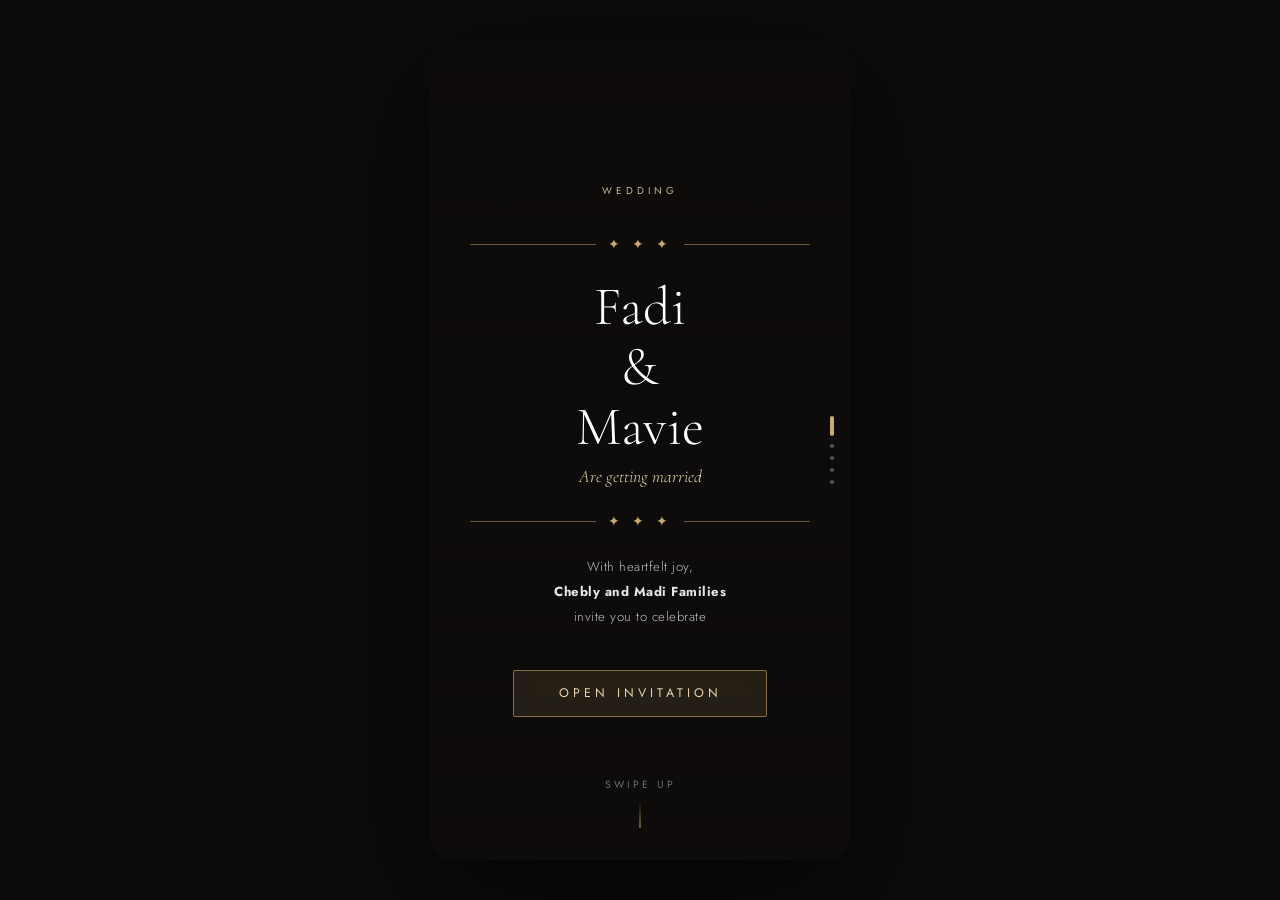
==== frontend/index.html @ 06bba9c7 "Reorganize: move frontend to frontend/, add Netlify config - Move index.html, admin.html, dashboard." ====
<!DOCTYPE html>
<html lang="en">
<head>
<meta charset="UTF-8">
<meta name="viewport" content="width=device-width, initial-scale=1.0">
<title>Digital Invitation Card</title>
<link href="https://fonts.googleapis.com/css2?family=Cormorant+Garamond:ital,wght@0,300;0,400;0,600;1,300;1,400&family=Jost:wght@200;300;400;500&display=swap" rel="stylesheet">
<script src="./config.js"></script>
<style>
  *, *::before, *::after { box-sizing: border-box; margin: 0; padding: 0; }

  :root {
    --gold: #c9a96e;
    --gold-light: #e8d5b0;
    --gold-dark: #9a7a4a;
    --cream: #faf7f2;
    --dark: #1a1614;
    --text: #3a3330;
    --muted: #8a7f78;
    --white: #ffffff;
  }

  html, body {
    height: 100%;
    overflow: hidden;
    background: #0e0c0b;
    font-family: 'Jost', sans-serif;
  }

  /* ── CARD STACK ── */
  #app {
    position: fixed; inset: 0;
    display: flex; align-items: center; justify-content: center;
  }

  .card-wrap {
    width: 100%; max-width: 420px;
    height: 100%; max-height: 820px;
    position: relative;
    overflow: hidden;
    border-radius: 24px;
    box-shadow: 0 40px 120px rgba(0,0,0,.7);
  }

  .page {
    position: absolute; inset: 0;
    display: flex; flex-direction: column;
    align-items: center; justify-content: center;
    transition: transform .65s cubic-bezier(.77,0,.18,1), opacity .4s ease;
    overflow: hidden;
  }

  .page.active   { transform: translateY(0);    opacity: 1; pointer-events: all; }
  .page.above    { transform: translateY(-100%); opacity: 0; pointer-events: none; }
  .page.below    { transform: translateY(100%);  opacity: 0; pointer-events: none; }

  /* ── OVERLAY GRADIENT ── */
  .overlay {
    position: absolute; inset: 0;
    background: linear-gradient(to bottom, rgba(14,12,11,.25) 0%, rgba(14,12,11,.55) 60%, rgba(14,12,11,.88) 100%);
    z-index: 1;
  }
  .overlay.deep    { background: linear-gradient(to bottom, rgba(14,12,11,.5) 0%, rgba(14,12,11,.75) 100%); }
  .overlay.deepest { background: linear-gradient(to bottom, rgba(14,12,11,.6) 0%, rgba(14,12,11,.92) 100%); }

  /* ── BG IMAGE ── */
  .bg-img {
    position: absolute; inset: 0;
    background-size: cover; background-position: center;
    z-index: 0;
    transition: transform 8s ease;
  }
  .page.active .bg-img { transform: scale(1.04); }

  /* ── PAGE CONTENT ── */
  .page-content {
    position: relative; z-index: 2;
    width: 100%; padding: 3rem 2.5rem;
    display: flex; flex-direction: column;
    align-items: center; text-align: center;
    color: var(--white);
  }

  /* ── DIVIDER ── */
  .divider {
    display: flex; align-items: center; gap: 12px;
    width: 100%; margin: 1.5rem 0;
  }
  .divider::before, .divider::after {
    content: ''; flex: 1; height: .5px; background: rgba(201,169,110,.5);
  }
  .divider-icon { color: var(--gold); font-size: 14px; letter-spacing: 4px; }

  /* ── TYPOGRAPHY ── */
  .label {
    font-family: 'Jost', sans-serif;
    font-size: 10px; font-weight: 400;
    letter-spacing: 4px; text-transform: uppercase;
    color: var(--gold-light); opacity: .85;
    margin-bottom: .75rem;
  }
  .title {
    font-family: 'Cormorant Garamond', serif;
    font-size: clamp(2.6rem, 8vw, 3.4rem);
    font-weight: 300; line-height: 1.1;
    color: var(--white);
  }
  .subtitle {
    font-family: 'Cormorant Garamond', serif;
    font-size: 1.1rem; font-weight: 300; font-style: italic;
    color: var(--gold-light); margin-top: .5rem;
  }
  .body-text {
    font-size: .82rem; font-weight: 300; letter-spacing: .5px;
    line-height: 1.9; color: rgba(255,255,255,.75);
  }

  /* ── START BUTTON ── */
  .btn-start {
    margin-top: 2.5rem;
    padding: .85rem 2.8rem;
    border: 1px solid rgba(201,169,110,.6);
    background: rgba(201,169,110,.12);
    color: var(--gold-light);
    font-family: 'Jost', sans-serif;
    font-size: .78rem; font-weight: 400;
    letter-spacing: 4px; text-transform: uppercase;
    border-radius: 2px; cursor: pointer;
    backdrop-filter: blur(8px);
    transition: all .3s ease;
  }
  .btn-start:hover { background: rgba(201,169,110,.28); border-color: var(--gold); color: var(--white); }

  /* ── NAV DOTS ── */
  #dots {
    position: absolute; right: 16px; top: 50%;
    transform: translateY(-50%);
    z-index: 20;
    display: flex; flex-direction: column; gap: 8px;
  }
  .dot {
    width: 4px; height: 4px; border-radius: 50%;
    background: rgba(255,255,255,.3);
    transition: all .3s ease;
    cursor: pointer;
  }
  .dot.active { height: 20px; border-radius: 2px; background: var(--gold); }

  /* ── SWIPE HINT ── */
  .swipe-hint {
    position: absolute; bottom: 2rem; left: 50%; transform: translateX(-50%);
    z-index: 10; display: flex; flex-direction: column; align-items: center; gap: 8px;
    animation: bounce 2s infinite;
  }
  .swipe-hint span { font-size: .65rem; letter-spacing: 3px; text-transform: uppercase; color: rgba(255,255,255,.4); }
  .swipe-arrow { width: 1px; height: 28px; background: linear-gradient(to bottom, transparent, var(--gold)); }
  @keyframes bounce { 0%,100%{ transform: translateX(-50%) translateY(0); } 50%{ transform: translateX(-50%) translateY(6px); } }

  /* ── COUNTDOWN ── */
  .countdown { display: flex; gap: 1.5rem; margin: 1.5rem 0; }
  .cd-unit { display: flex; flex-direction: column; align-items: center; gap: 4px; }
  .cd-num {
    font-family: 'Cormorant Garamond', serif;
    font-size: 2.4rem; font-weight: 300; color: var(--white); line-height: 1;
  }
  .cd-label { font-size: .6rem; letter-spacing: 3px; text-transform: uppercase; color: var(--gold); }

  /* ── LOCATION CARD ── */
  .loc-card {
    width: 100%; background: rgba(255,255,255,.07);
    border: .5px solid rgba(201,169,110,.3);
    border-radius: 8px; padding: 1.4rem 1.6rem;
    margin-bottom: 1rem; text-align: left;
    backdrop-filter: blur(10px);
  }
  .loc-time { font-size: .68rem; letter-spacing: 3px; text-transform: uppercase; color: var(--gold); margin-bottom: .4rem; }
  .loc-name { font-family: 'Cormorant Garamond', serif; font-size: 1.3rem; font-weight: 400; color: var(--white); margin-bottom: .2rem; }
  .loc-addr { font-size: .75rem; color: rgba(255,255,255,.55); margin-bottom: .9rem; }
  .btn-map {
    display: inline-flex; align-items: center; gap: 8px;
    padding: .45rem 1.1rem;
    border: .5px solid rgba(201,169,110,.5);
    border-radius: 2px; background: transparent;
    color: var(--gold-light); font-size: .68rem;
    font-family: 'Jost', sans-serif;
    letter-spacing: 2px; text-transform: uppercase;
    cursor: pointer; text-decoration: none;
    transition: all .25s ease;
  }
  .btn-map:hover { background: rgba(201,169,110,.15); }
  .btn-map svg { width: 12px; height: 12px; }

  /* ── GIFT CARD ── */
  .gift-card {
    width: 100%; background: rgba(201,169,110,.08);
    border: .5px solid rgba(201,169,110,.35);
    border-radius: 8px; padding: 1.6rem;
    margin-top: 1rem;
    backdrop-filter: blur(10px);
  }
  .gift-bank { font-family: 'Jost', sans-serif; font-size: .7rem; letter-spacing: 3px; text-transform: uppercase; color: var(--gold); margin-bottom: .5rem; }
  .gift-acc  { font-family: 'Cormorant Garamond', serif; font-size: 1.8rem; font-weight: 300; color: var(--white); letter-spacing: 2px; }
  .gift-copy {
    margin-top: .8rem;
    background: transparent; border: .5px solid rgba(201,169,110,.4);
    color: var(--gold-light); font-size: .62rem; letter-spacing: 2px;
    text-transform: uppercase; padding: .4rem .8rem; border-radius: 2px;
    cursor: pointer; font-family: 'Jost', sans-serif;
    transition: all .25s ease;
  }
  .gift-copy:hover { background: rgba(201,169,110,.15); color: var(--white); }

  /* ── RSVP FORM ── */
  .rsvp-form { width: 100%; display: flex; flex-direction: column; gap: 1rem; margin-top: 1.5rem; }
  .form-group { display: flex; flex-direction: column; gap: 6px; text-align: left; }
  .form-label { font-size: .65rem; letter-spacing: 3px; text-transform: uppercase; color: var(--gold); }
  .form-input, .form-select {
    width: 100%; padding: .7rem 1rem;
    background: rgba(255,255,255,.07);
    border: .5px solid rgba(201,169,110,.3);
    border-radius: 4px; color: var(--white);
    font-family: 'Jost', sans-serif; font-size: .85rem;
    outline: none; appearance: none;
    transition: border-color .25s;
  }
  .form-input::placeholder { color: rgba(255,255,255,.3); }
  .form-input:focus, .form-select:focus { border-color: var(--gold); }
  .form-select option { background: #1a1614; color: #fff; }

  .btn-submit {
    margin-top: .5rem; padding: 1rem;
    background: linear-gradient(135deg, var(--gold-dark), var(--gold));
    border: none; border-radius: 4px;
    color: var(--dark); font-family: 'Jost', sans-serif;
    font-size: .75rem; font-weight: 500;
    letter-spacing: 3px; text-transform: uppercase;
    cursor: pointer; transition: opacity .25s;
  }
  .btn-submit:hover { opacity: .85; }

  .success-msg {
    display: none; text-align: center; padding: 2rem;
    color: var(--gold-light);
    font-family: 'Cormorant Garamond', serif; font-size: 1.5rem;
    font-style: italic; font-weight: 300;
  }

  .page-scroll { overflow-y: auto; max-height: 100%; width: 100%; }
  .page-scroll::-webkit-scrollbar { width: 0; }
  textarea.form-input { min-height: 60px; resize: vertical; }
</style>
</head>
<body>

<div id="app">
  <div class="card-wrap" id="cardWrap">
    <div id="dots"></div>
  </div>
</div>

<script>
// ── API CONFIG ─────────────────────────────────────────
// Override at runtime by setting window.API_BASE before this script runs,
// e.g.  <script>window.API_BASE = 'https://my-api.azurewebsites.net'<\/script>
const API_BASE = (typeof window !== 'undefined' && window.API_BASE)
  ? window.API_BASE.replace(/\/$/, '')
  : '';   // empty = same-origin

// State holding the slug of the currently-loaded invitation, used by RSVP submit.
let CURRENT_SLUG = null;

// ── DEFAULT DATA ───────────────────────────────────────
const DEFAULT_DATA = {
  template: 'wedding-classic',
  title: 'Fadi & Mavie',
  cover: {
    enabled: true,
    eventLabel: 'Wedding',
    names: 'Fadi & Mavie',
    tagline: 'Are getting married',
    hostText: 'Chebly and Madi Families',
    hostIntro: 'With heartfelt joy,',
    hostOutro: 'invite you to celebrate',
    image: 'https://images.unsplash.com/photo-1583939003579-730e3918a45a?w=800&q=80',
    buttonText: 'Open Invitation'
  },
  countdown: {
    enabled: true,
    label: 'Save the date',
    date: '2024-08-24',
    description: 'Join us as we begin our forever,\nsurrounded by those we love most.\nYour presence is the greatest gift.',
    image: 'https://images.unsplash.com/photo-1519741497674-611481863552?w=800&q=80'
  },
  locations: {
    enabled: true,
    label: 'The Celebration',
    title: 'Where & When',
    image: 'https://images.unsplash.com/photo-1478147427282-58a87a702b70?w=800&q=80',
    items: [
      { time: '6:30 PM — Ceremony',  name: 'St. Michael Church', addr: 'Bikfaya, Lebanon',       url: 'https://maps.app.goo.gl/LtdauNbSukzWtYPo7' },
      { time: '7:30 PM — Reception', name: 'Blanc De Chêne',     addr: 'Delb, Bikfaya, Lebanon', url: 'https://maps.app.goo.gl/v8F2Rt6wQKC4EBtE7' }
    ]
  },
  gifts: {
    enabled: true,
    label: 'Gift Registry',
    title: 'With Love',
    image: 'https://images.unsplash.com/photo-1464349095431-e9a21285b5f3?w=800&q=80',
    description: 'Your love and presence on our special day\nis the greatest gift of all.\nFor those who wish to give more:',
    items: [
      { bank: 'Whish Money', account: '20822391' }
    ]
  },
  rsvp: {
    enabled: true,
    label: 'Be Our Guest',
    title: 'RSVP',
    image: 'https://images.unsplash.com/photo-1511285560929-80b456fea0bc?w=800&q=80',
    deadline: 'Please reply before July 24, 2024',
    maxPeople: 10
  },
  customSections: []
};

// ── BASE64URL HELPERS ──────────────────────────────────
function encodeData(obj) {
  return btoa(unescape(encodeURIComponent(JSON.stringify(obj))))
    .replace(/\+/g, '-').replace(/\//g, '_').replace(/=+$/, '');
}
function decodeData(s) {
  s = s.replace(/-/g, '+').replace(/_/g, '/');
  while (s.length % 4) s += '=';
  return JSON.parse(decodeURIComponent(escape(atob(s))));
}

// ── DATA LOADING ───────────────────────────────────────
function mergeDefaults(data) {
  const out = JSON.parse(JSON.stringify(DEFAULT_DATA));
  for (const k of Object.keys(data || {})) {
    if (data[k] && typeof data[k] === 'object' && !Array.isArray(data[k]) && out[k]) {
      out[k] = Object.assign({}, out[k], data[k]);
    } else {
      out[k] = data[k];
    }
  }
  return out;
}

// Tolerant query parser: treats stray "?" as "&" so URLs like
// "?id=foo?np=4" still work even though they aren't strictly valid.
function parseQuery() {
  const raw = window.location.search.replace(/^\?/, '').replace(/\?/g, '&');
  return new URLSearchParams(raw);
}

async function loadData() {
  const params = parseQuery();

  // 1) ?d=<base64> still works — useful for offline previews from the admin
  const enc = params.get('d');
  if (enc) {
    try { return mergeDefaults(decodeData(enc)); }
    catch (e) { console.warn('Bad ?d payload:', e); }
  }

  // 2) ?id=<slug> — fetch from the .NET API
  const id = params.get('id');
  if (id) {
    CURRENT_SLUG = id;
    try {
      const res = await fetch(`${API_BASE}/api/public/invitations/${encodeURIComponent(id)}`, {
        headers: { 'Accept': 'application/json' }
      });
      if (res.ok) {
        const body = await res.json();
        return mergeDefaults(body.data || {});
      }
      console.warn('API returned', res.status);
    } catch (e) {
      console.warn('API fetch failed:', e);
    }

    // Fallback to localStorage if the API is unreachable (offline editor preview)
    try {
      const all = JSON.parse(localStorage.getItem('ic_people') || '{}');
      if (all[id]) return mergeDefaults(all[id].data);
    } catch { /* ignore */ }
  }

  return JSON.parse(JSON.stringify(DEFAULT_DATA));
}

function getMaxPeopleOverride() {
  const params = parseQuery();
  let val = params.get('np');
  if (!val) {
    const raw = window.location.search.replace(/^\?/, '');
    const m = raw.match(/^np(\d+)$/);
    if (m) val = m[1];
  }
  return val ? parseInt(val) : null;
}

// ── HELPERS ────────────────────────────────────────────
const esc = s => String(s == null ? '' : s)
  .replace(/&/g, '&amp;').replace(/</g, '&lt;').replace(/>/g, '&gt;')
  .replace(/"/g, '&quot;').replace(/'/g, '&#39;');
const nl2br = s => esc(s).replace(/\n/g, '<br>');
const mapIcon = '<svg viewBox="0 0 24 24" fill="none" stroke="currentColor" stroke-width="2"><path d="M12 2C8.13 2 5 5.13 5 9c0 5.25 7 13 7 13s7-7.75 7-13c0-3.87-3.13-7-7-7zm0 9.5c-1.38 0-2.5-1.12-2.5-2.5s1.12-2.5 2.5-2.5 2.5 1.12 2.5 2.5-1.12 2.5-2.5 2.5z"/></svg>';

// ── RENDERERS ──────────────────────────────────────────
function renderCover(c, isFirst) {
  const namesHtml = esc(c.names).replace(' &amp; ', '<br>&amp;<br>');
  return `
    <div class="bg-img" style="background-image: url('${esc(c.image)}')"></div>
    <div class="overlay"></div>
    <div class="page-content">
      ${c.eventLabel ? `<p class="label">${esc(c.eventLabel)}</p>` : ''}
      <div class="divider"><span class="divider-icon">✦ ✦ ✦</span></div>
      <h1 class="title">${namesHtml}</h1>
      ${c.tagline ? `<p class="subtitle">${esc(c.tagline)}</p>` : ''}
      <div class="divider"><span class="divider-icon">✦ ✦ ✦</span></div>
      ${c.hostText ? `<p class="body-text">${esc(c.hostIntro || '')}<br><strong style="color:rgba(255,255,255,.9)">${esc(c.hostText)}</strong><br>${esc(c.hostOutro || '')}</p>` : ''}
      <button class="btn-start" data-action="next">${esc(c.buttonText || 'Open Invitation')}</button>
    </div>
    ${isFirst ? '<div class="swipe-hint"><span>Swipe up</span><div class="swipe-arrow"></div></div>' : ''}
  `;
}

function renderCountdown(c) {
  const dt = new Date(c.date + 'T00:00:00');
  const dateStr = isNaN(dt) ? c.date : dt.toLocaleDateString('en-US', { weekday: 'long', year: 'numeric', month: 'long', day: 'numeric' });
  return `
    <div class="bg-img" style="background-image: url('${esc(c.image)}')"></div>
    <div class="overlay"></div>
    <div class="page-content">
      <p class="label">${esc(c.label || 'Save the date')}</p>
      <h2 class="title" style="font-size:2rem;">${esc(dateStr)}</h2>
      <div class="divider"><span class="divider-icon">✦ ✦ ✦</span></div>
      <div class="countdown" data-countdown="${esc(c.date)}">
        <div class="cd-unit"><span class="cd-num" data-cd="d">0</span><span class="cd-label">Days</span></div>
        <div class="cd-unit"><span class="cd-num" data-cd="h">0</span><span class="cd-label">Hours</span></div>
        <div class="cd-unit"><span class="cd-num" data-cd="m">0</span><span class="cd-label">Min</span></div>
        <div class="cd-unit"><span class="cd-num" data-cd="s">0</span><span class="cd-label">Sec</span></div>
      </div>
      <div class="divider"><span class="divider-icon">✦ ✦ ✦</span></div>
      ${c.description ? `<p class="body-text">${nl2br(c.description)}</p>` : ''}
    </div>
  `;
}

function renderLocations(c) {
  const cards = (c.items || []).map(loc => `
    <div class="loc-card">
      ${loc.time ? `<p class="loc-time">${esc(loc.time)}</p>` : ''}
      ${loc.name ? `<p class="loc-name">${esc(loc.name)}</p>` : ''}
      ${loc.addr ? `<p class="loc-addr">${esc(loc.addr)}</p>` : ''}
      ${loc.url ? `<a class="btn-map" href="${esc(loc.url)}" target="_blank" rel="noopener">${mapIcon} View on Map</a>` : ''}
    </div>
  `).join('');
  return `
    <div class="bg-img" style="background-image: url('${esc(c.image)}')"></div>
    <div class="overlay deep"></div>
    <div class="page-scroll"><div class="page-content" style="min-height:100%;">
      <p class="label">${esc(c.label || 'The Celebration')}</p>
      <h2 class="title" style="font-size:1.8rem; margin-bottom:1.5rem;">${esc(c.title || 'Where & When')}</h2>
      ${cards}
    </div></div>
  `;
}

function renderGifts(c) {
  const cards = (c.items || []).map(g => `
    <div class="gift-card">
      ${g.bank ? `<p class="gift-bank">${esc(g.bank)}</p>` : ''}
      <p class="gift-acc">${esc(g.account)}</p>
      <button class="gift-copy" data-copy="${esc(g.account)}">Copy</button>
    </div>
  `).join('');
  return `
    <div class="bg-img" style="background-image: url('${esc(c.image)}')"></div>
    <div class="overlay"></div>
    <div class="page-scroll"><div class="page-content" style="min-height:100%;">
      <p class="label">${esc(c.label || 'Gift Registry')}</p>
      <h2 class="title" style="font-size:1.9rem;">${esc(c.title || 'With Love')}</h2>
      <div class="divider"><span class="divider-icon">✦</span></div>
      ${c.description ? `<p class="body-text">${nl2br(c.description)}</p>` : ''}
      ${cards}
    </div></div>
  `;
}

function renderCustom(c) {
  return `
    <div class="bg-img" style="background-image: url('${esc(c.image || '')}')"></div>
    <div class="overlay"></div>
    <div class="page-scroll"><div class="page-content" style="min-height:100%;">
      ${c.label ? `<p class="label">${esc(c.label)}</p>` : ''}
      ${c.title ? `<h2 class="title" style="font-size:1.9rem;">${esc(c.title)}</h2>` : ''}
      <div class="divider"><span class="divider-icon">✦</span></div>
      ${c.body ? `<p class="body-text">${nl2br(c.body)}</p>` : ''}
    </div></div>
  `;
}

function renderRsvp(c, maxPeople, npValue) {
  const opts = [];
  for (let i = 1; i <= maxPeople; i++) opts.push(`<option value="${i}"${i === npValue ? ' selected' : ''}>${i}</option>`);
  const preYes = npValue > 0;
  return `
    <div class="bg-img" style="background-image: url('${esc(c.image)}')"></div>
    <div class="overlay deepest"></div>
    <div class="page-scroll"><div class="page-content" style="min-height:100%;">
      <p class="label">${esc(c.label || 'Be Our Guest')}</p>
      <h2 class="title" style="font-size:1.9rem;">${esc(c.title || 'RSVP')}</h2>
      ${c.deadline ? `<p class="body-text" style="margin-top:.5rem;">${esc(c.deadline)}</p>` : ''}
      <div class="rsvp-form" data-rsvp>
        <div class="form-group">
          <label class="form-label">Attendance</label>
          <select class="form-select" data-attending>
            <option value="">— Select —</option>
            <option value="yes"${preYes ? ' selected' : ''}>Yes, attending</option>
            <option value="no">Not attending</option>
          </select>
        </div>
        <div class="form-group">
          <label class="form-label">Number of attendees</label>
          <select class="form-select" data-num-attendees>
            <option value="">— Select —</option>
            ${opts.join('')}
          </select>
        </div>
        <div data-name-fields></div>
        <div class="form-group">
          <label class="form-label">Phone <span style="opacity:.5">(optional)</span></label>
          <div style="display:flex;">
            <span style="background:rgba(255,255,255,.04);border:1px solid rgba(201,169,110,.3);border-right:none;border-radius:4px 0 0 4px;padding:.6rem .8rem;font-size:.85rem;color:rgba(255,255,255,.65);display:flex;align-items:center;flex-shrink:0;">+961</span>
            <input class="form-input" data-contact-phone type="tel" placeholder="71 234 567" style="border-radius:0 4px 4px 0;flex:1;min-width:0;">
          </div>
        </div>
        <button class="btn-submit" data-submit-rsvp>Confirm RSVP</button>
      </div>
      <div class="success-msg" data-rsvp-success>
        Thank you for your confirmation!<br>See you there ✦
      </div>
    </div></div>
  `;
}

// ── BUILD ──────────────────────────────────────────────
let currentPage = 0;
let totalPages = 0;
let countdownTimer = null;

function build(data) {
  const wrap = document.getElementById('cardWrap');
  wrap.querySelectorAll('.page').forEach(p => p.remove());

  const sections = [];
  if (data.cover && data.cover.enabled !== false)         sections.push(['cover', data.cover]);
  if (data.countdown && data.countdown.enabled !== false) sections.push(['countdown', data.countdown]);
  if (data.locations && data.locations.enabled !== false && (data.locations.items || []).length) sections.push(['locations', data.locations]);
  if (data.gifts && data.gifts.enabled !== false && (data.gifts.items || []).length) sections.push(['gifts', data.gifts]);
  (data.customSections || []).forEach(s => { if (s.enabled !== false) sections.push(['custom', s]); });
  if (data.rsvp && data.rsvp.enabled !== false) sections.push(['rsvp', data.rsvp]);

  const npOverride = getMaxPeopleOverride();
  const maxPeople = npOverride || (data.rsvp && data.rsvp.maxPeople) || 10;

  totalPages = sections.length;
  currentPage = 0;
  sections.forEach(([type, cfg], i) => {
    const el = document.createElement('div');
    el.className = 'page' + (i === 0 ? ' active' : ' below');
    el.dataset.page = i;
    if (type === 'cover')      el.innerHTML = renderCover(cfg, true);
    if (type === 'countdown')  el.innerHTML = renderCountdown(cfg);
    if (type === 'locations')  el.innerHTML = renderLocations(cfg);
    if (type === 'gifts')      el.innerHTML = renderGifts(cfg);
    if (type === 'custom')     el.innerHTML = renderCustom(cfg);
    if (type === 'rsvp')       el.innerHTML = renderRsvp(cfg, maxPeople, npOverride || 0);
    wrap.insertBefore(el, document.getElementById('dots'));
  });

  buildDots();
  startCountdown();
  document.title = (data.title || (data.cover && data.cover.names) || 'Invitation') + ' — Invitation';

  // When np is pre-set, auto-populate the guest name fields immediately
  if (npOverride > 0) {
    const sel = document.querySelector('[data-num-attendees]');
    if (sel) buildNameFields(sel);
  }
}

function buildDots() {
  const c = document.getElementById('dots');
  c.innerHTML = '';
  for (let i = 0; i < totalPages; i++) {
    const d = document.createElement('div');
    d.className = 'dot' + (i === currentPage ? ' active' : '');
    d.addEventListener('click', () => goTo(i));
    c.appendChild(d);
  }
}

function goTo(n) {
  if (n < 0 || n >= totalPages) return;
  document.querySelectorAll('.page').forEach((p, i) => {
    p.classList.remove('active', 'above', 'below');
    if (i === n) p.classList.add('active');
    else if (i < n) p.classList.add('above');
    else p.classList.add('below');
  });
  currentPage = n;
  document.querySelectorAll('.dot').forEach((d, i) => d.classList.toggle('active', i === n));
}

// ── COUNTDOWN ──────────────────────────────────────────
function startCountdown() {
  if (countdownTimer) { clearInterval(countdownTimer); countdownTimer = null; }
  const node = document.querySelector('[data-countdown]');
  if (!node) return;
  const target = new Date(node.dataset.countdown + 'T00:00:00');
  const tick = () => {
    const diff = target - new Date();
    const els = node.querySelectorAll('[data-cd]');
    if (diff <= 0) { els.forEach(e => e.textContent = '0'); return; }
    const map = {
      d: Math.floor(diff / 86400000),
      h: Math.floor((diff % 86400000) / 3600000),
      m: Math.floor((diff % 3600000) / 60000),
      s: Math.floor((diff % 60000) / 1000)
    };
    els.forEach(e => e.textContent = map[e.dataset.cd]);
  };
  tick();
  countdownTimer = setInterval(tick, 1000);
}

// ── EVENTS ─────────────────────────────────────────────
document.addEventListener('click', e => {
  if (e.target.closest('[data-action="next"]')) { goTo(currentPage + 1); return; }
  const copy = e.target.closest('[data-copy]');
  if (copy) {
    navigator.clipboard?.writeText(copy.dataset.copy).then(() => {
      const orig = copy.textContent;
      copy.textContent = 'Copied ✓';
      setTimeout(() => copy.textContent = orig, 1500);
    });
    return;
  }
  if (e.target.closest('[data-submit-rsvp]')) submitRSVP(e.target.closest('[data-submit-rsvp]'));
});

document.addEventListener('change', e => {
  if (e.target.matches('[data-num-attendees]')) buildNameFields(e.target);
});

function buildNameFields(sel) {
  const n = parseInt(sel.value) || 0;
  const wrap = sel.closest('[data-rsvp]').querySelector('[data-name-fields]');
  wrap.innerHTML = '';
  for (let i = 0; i < n; i++) {
    const row = document.createElement('div');
    row.className = 'form-group';
    row.innerHTML = `<label class="form-label">Guest ${i + 1} name</label><input class="form-input guest-name" type="text" placeholder="Full name">`;
    wrap.appendChild(row);
  }
}

async function submitRSVP(btn) {
  const form = btn.closest('[data-rsvp]');
  const att          = form.querySelector('[data-attending]').value;
  const num          = form.querySelector('[data-num-attendees]').value;
  const names        = [...form.querySelectorAll('.guest-name')].map(i => i.value.trim());
  const phoneRaw     = form.querySelector('[data-contact-phone]').value.trim();
  const contactPhone = phoneRaw ? '+961 ' + phoneRaw : null;

  if (!att) return alert('Please select your attendance.');
  if (att === 'yes' && !num) return alert('Please select number of attendees.');
  if (att === 'yes' && names.some(n => !n)) return alert('Please fill in all guest names.');

  // Hit the .NET API if we have a slug; otherwise just show success (preview mode)
  if (CURRENT_SLUG) {
    btn.disabled = true;
    const original = btn.textContent;
    btn.textContent = 'Submitting…';
    try {
      const res = await fetch(`${API_BASE}/api/public/invitations/${encodeURIComponent(CURRENT_SLUG)}/rsvp`, {
        method: 'POST',
        headers: { 'Content-Type': 'application/json', 'Accept': 'application/json' },
        body: JSON.stringify({
          response: att,
          partySize: att === 'yes' ? parseInt(num) : 0,
          contactPhone: contactPhone,
          guests: (att === 'yes' ? names : []).map(n => ({ fullName: n }))
        })
      });
      if (!res.ok) {
        const err = await res.json().catch(() => ({}));
        btn.disabled = false;
        btn.textContent = original;
        return alert(err.error || `Submission failed (${res.status}). Please try again.`);
      }
    } catch (e) {
      btn.disabled = false;
      btn.textContent = original;
      return alert('Network error. Please check your connection and try again.');
    }
  }

  form.style.display = 'none';
  form.parentElement.querySelector('[data-rsvp-success]').style.display = 'block';
}

function setupSwipe() {
  const wrap = document.getElementById('cardWrap');
  let startY = 0, startX = 0;
  wrap.addEventListener('touchstart', e => { startY = e.touches[0].clientY; startX = e.touches[0].clientX; }, { passive: true });
  wrap.addEventListener('touchend', e => {
    const dy = startY - e.changedTouches[0].clientY;
    const dx = Math.abs(startX - e.changedTouches[0].clientX);
    if (Math.abs(dy) > 40 && Math.abs(dy) > dx) {
      if (dy > 0) goTo(currentPage + 1); else goTo(currentPage - 1);
    }
  }, { passive: true });
  wrap.addEventListener('wheel', e => {
    if (e.deltaY > 30) goTo(currentPage + 1);
    else if (e.deltaY < -30) goTo(currentPage - 1);
  }, { passive: true });
}

window.addEventListener('DOMContentLoaded', async () => {
  try {
    build(await loadData());
  } catch (e) {
    console.error('Failed to load invitation data:', e);
    build(JSON.parse(JSON.stringify(DEFAULT_DATA)));
  }
  setupSwipe();
});
</script>
</body>
</html>
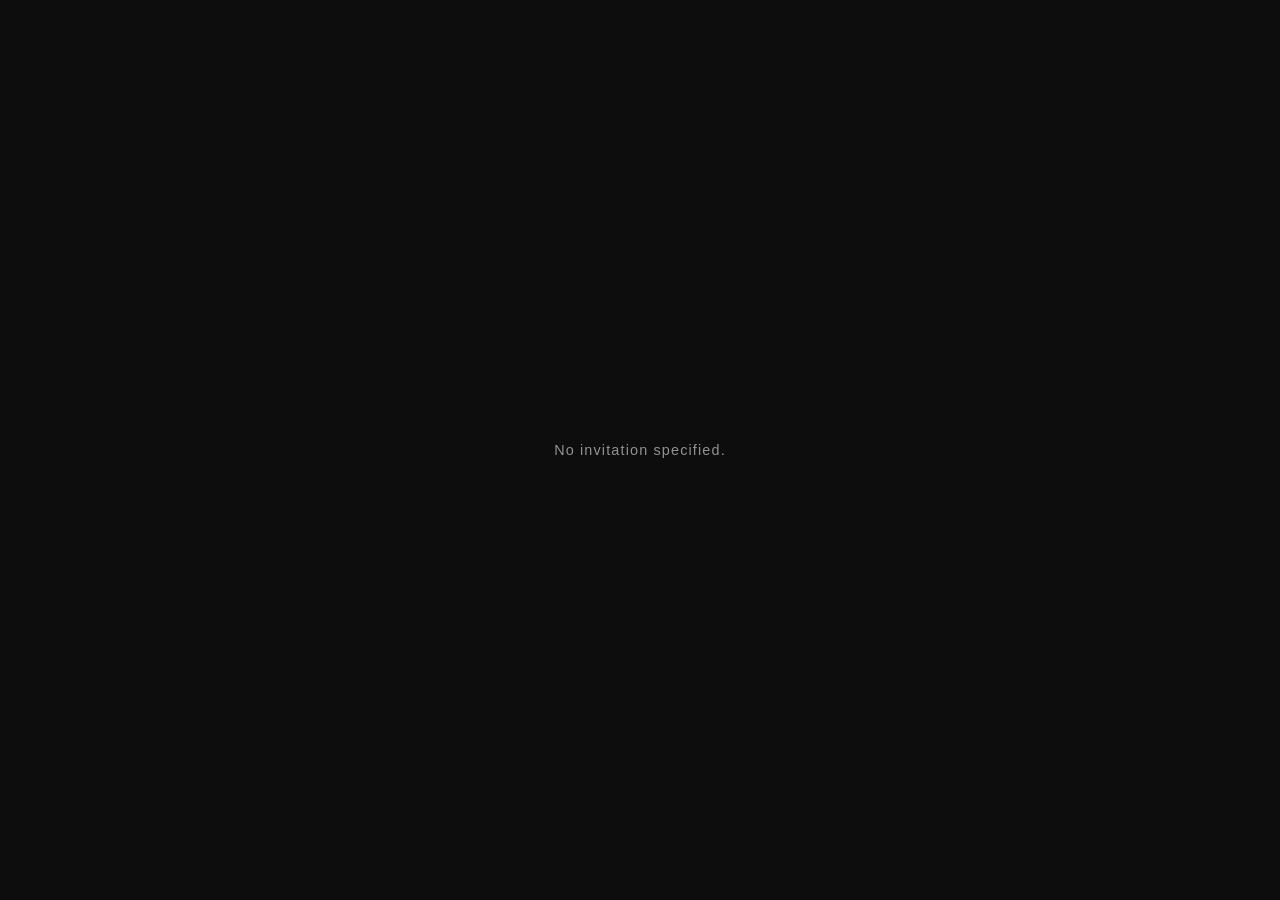
==== commit 1aed9a45: "Separate templates: index.html becomes a dispatcher, classic-wedding.html is the first template - Re" ====
--- a/frontend/index.html
+++ b/frontend/index.html
@@ -3,743 +3,57 @@
 <head>
 <meta charset="UTF-8">
 <meta name="viewport" content="width=device-width, initial-scale=1.0">
-<title>Digital Invitation Card</title>
-<link href="https://fonts.googleapis.com/css2?family=Cormorant+Garamond:ital,wght@0,300;0,400;0,600;1,300;1,400&family=Jost:wght@200;300;400;500&display=swap" rel="stylesheet">
+<title>Loading invitation…</title>
 <script src="./config.js"></script>
 <style>
-  *, *::before, *::after { box-sizing: border-box; margin: 0; padding: 0; }
-
-  :root {
-    --gold: #c9a96e;
-    --gold-light: #e8d5b0;
-    --gold-dark: #9a7a4a;
-    --cream: #faf7f2;
-    --dark: #1a1614;
-    --text: #3a3330;
-    --muted: #8a7f78;
-    --white: #ffffff;
+  * { box-sizing: border-box; margin: 0; padding: 0; }
+  body {
+    background: #0d0d0d;
+    color: rgba(255,255,255,.55);
+    font-family: 'Jost', sans-serif;
+    display: flex; align-items: center; justify-content: center;
+    min-height: 100vh; text-align: center; padding: 2rem;
   }
-
-  html, body {
-    height: 100%;
-    overflow: hidden;
-    background: #0e0c0b;
-    font-family: 'Jost', sans-serif;
-  }
-
-  /* ── CARD STACK ── */
-  #app {
-    position: fixed; inset: 0;
-    display: flex; align-items: center; justify-content: center;
-  }
-
-  .card-wrap {
-    width: 100%; max-width: 420px;
-    height: 100%; max-height: 820px;
-    position: relative;
-    overflow: hidden;
-    border-radius: 24px;
-    box-shadow: 0 40px 120px rgba(0,0,0,.7);
-  }
-
-  .page {
-    position: absolute; inset: 0;
-    display: flex; flex-direction: column;
-    align-items: center; justify-content: center;
-    transition: transform .65s cubic-bezier(.77,0,.18,1), opacity .4s ease;
-    overflow: hidden;
-  }
-
-  .page.active   { transform: translateY(0);    opacity: 1; pointer-events: all; }
-  .page.above    { transform: translateY(-100%); opacity: 0; pointer-events: none; }
-  .page.below    { transform: translateY(100%);  opacity: 0; pointer-events: none; }
-
-  /* ── OVERLAY GRADIENT ── */
-  .overlay {
-    position: absolute; inset: 0;
-    background: linear-gradient(to bottom, rgba(14,12,11,.25) 0%, rgba(14,12,11,.55) 60%, rgba(14,12,11,.88) 100%);
-    z-index: 1;
-  }
-  .overlay.deep    { background: linear-gradient(to bottom, rgba(14,12,11,.5) 0%, rgba(14,12,11,.75) 100%); }
-  .overlay.deepest { background: linear-gradient(to bottom, rgba(14,12,11,.6) 0%, rgba(14,12,11,.92) 100%); }
-
-  /* ── BG IMAGE ── */
-  .bg-img {
-    position: absolute; inset: 0;
-    background-size: cover; background-position: center;
-    z-index: 0;
-    transition: transform 8s ease;
-  }
-  .page.active .bg-img { transform: scale(1.04); }
-
-  /* ── PAGE CONTENT ── */
-  .page-content {
-    position: relative; z-index: 2;
-    width: 100%; padding: 3rem 2.5rem;
-    display: flex; flex-direction: column;
-    align-items: center; text-align: center;
-    color: var(--white);
-  }
-
-  /* ── DIVIDER ── */
-  .divider {
-    display: flex; align-items: center; gap: 12px;
-    width: 100%; margin: 1.5rem 0;
-  }
-  .divider::before, .divider::after {
-    content: ''; flex: 1; height: .5px; background: rgba(201,169,110,.5);
-  }
-  .divider-icon { color: var(--gold); font-size: 14px; letter-spacing: 4px; }
-
-  /* ── TYPOGRAPHY ── */
-  .label {
-    font-family: 'Jost', sans-serif;
-    font-size: 10px; font-weight: 400;
-    letter-spacing: 4px; text-transform: uppercase;
-    color: var(--gold-light); opacity: .85;
-    margin-bottom: .75rem;
-  }
-  .title {
-    font-family: 'Cormorant Garamond', serif;
-    font-size: clamp(2.6rem, 8vw, 3.4rem);
-    font-weight: 300; line-height: 1.1;
-    color: var(--white);
-  }
-  .subtitle {
-    font-family: 'Cormorant Garamond', serif;
-    font-size: 1.1rem; font-weight: 300; font-style: italic;
-    color: var(--gold-light); margin-top: .5rem;
-  }
-  .body-text {
-    font-size: .82rem; font-weight: 300; letter-spacing: .5px;
-    line-height: 1.9; color: rgba(255,255,255,.75);
-  }
-
-  /* ── START BUTTON ── */
-  .btn-start {
-    margin-top: 2.5rem;
-    padding: .85rem 2.8rem;
-    border: 1px solid rgba(201,169,110,.6);
-    background: rgba(201,169,110,.12);
-    color: var(--gold-light);
-    font-family: 'Jost', sans-serif;
-    font-size: .78rem; font-weight: 400;
-    letter-spacing: 4px; text-transform: uppercase;
-    border-radius: 2px; cursor: pointer;
-    backdrop-filter: blur(8px);
-    transition: all .3s ease;
-  }
-  .btn-start:hover { background: rgba(201,169,110,.28); border-color: var(--gold); color: var(--white); }
-
-  /* ── NAV DOTS ── */
-  #dots {
-    position: absolute; right: 16px; top: 50%;
-    transform: translateY(-50%);
-    z-index: 20;
-    display: flex; flex-direction: column; gap: 8px;
-  }
-  .dot {
-    width: 4px; height: 4px; border-radius: 50%;
-    background: rgba(255,255,255,.3);
-    transition: all .3s ease;
-    cursor: pointer;
-  }
-  .dot.active { height: 20px; border-radius: 2px; background: var(--gold); }
-
-  /* ── SWIPE HINT ── */
-  .swipe-hint {
-    position: absolute; bottom: 2rem; left: 50%; transform: translateX(-50%);
-    z-index: 10; display: flex; flex-direction: column; align-items: center; gap: 8px;
-    animation: bounce 2s infinite;
-  }
-  .swipe-hint span { font-size: .65rem; letter-spacing: 3px; text-transform: uppercase; color: rgba(255,255,255,.4); }
-  .swipe-arrow { width: 1px; height: 28px; background: linear-gradient(to bottom, transparent, var(--gold)); }
-  @keyframes bounce { 0%,100%{ transform: translateX(-50%) translateY(0); } 50%{ transform: translateX(-50%) translateY(6px); } }
-
-  /* ── COUNTDOWN ── */
-  .countdown { display: flex; gap: 1.5rem; margin: 1.5rem 0; }
-  .cd-unit { display: flex; flex-direction: column; align-items: center; gap: 4px; }
-  .cd-num {
-    font-family: 'Cormorant Garamond', serif;
-    font-size: 2.4rem; font-weight: 300; color: var(--white); line-height: 1;
-  }
-  .cd-label { font-size: .6rem; letter-spacing: 3px; text-transform: uppercase; color: var(--gold); }
-
-  /* ── LOCATION CARD ── */
-  .loc-card {
-    width: 100%; background: rgba(255,255,255,.07);
-    border: .5px solid rgba(201,169,110,.3);
-    border-radius: 8px; padding: 1.4rem 1.6rem;
-    margin-bottom: 1rem; text-align: left;
-    backdrop-filter: blur(10px);
-  }
-  .loc-time { font-size: .68rem; letter-spacing: 3px; text-transform: uppercase; color: var(--gold); margin-bottom: .4rem; }
-  .loc-name { font-family: 'Cormorant Garamond', serif; font-size: 1.3rem; font-weight: 400; color: var(--white); margin-bottom: .2rem; }
-  .loc-addr { font-size: .75rem; color: rgba(255,255,255,.55); margin-bottom: .9rem; }
-  .btn-map {
-    display: inline-flex; align-items: center; gap: 8px;
-    padding: .45rem 1.1rem;
-    border: .5px solid rgba(201,169,110,.5);
-    border-radius: 2px; background: transparent;
-    color: var(--gold-light); font-size: .68rem;
-    font-family: 'Jost', sans-serif;
-    letter-spacing: 2px; text-transform: uppercase;
-    cursor: pointer; text-decoration: none;
-    transition: all .25s ease;
-  }
-  .btn-map:hover { background: rgba(201,169,110,.15); }
-  .btn-map svg { width: 12px; height: 12px; }
-
-  /* ── GIFT CARD ── */
-  .gift-card {
-    width: 100%; background: rgba(201,169,110,.08);
-    border: .5px solid rgba(201,169,110,.35);
-    border-radius: 8px; padding: 1.6rem;
-    margin-top: 1rem;
-    backdrop-filter: blur(10px);
-  }
-  .gift-bank { font-family: 'Jost', sans-serif; font-size: .7rem; letter-spacing: 3px; text-transform: uppercase; color: var(--gold); margin-bottom: .5rem; }
-  .gift-acc  { font-family: 'Cormorant Garamond', serif; font-size: 1.8rem; font-weight: 300; color: var(--white); letter-spacing: 2px; }
-  .gift-copy {
-    margin-top: .8rem;
-    background: transparent; border: .5px solid rgba(201,169,110,.4);
-    color: var(--gold-light); font-size: .62rem; letter-spacing: 2px;
-    text-transform: uppercase; padding: .4rem .8rem; border-radius: 2px;
-    cursor: pointer; font-family: 'Jost', sans-serif;
-    transition: all .25s ease;
-  }
-  .gift-copy:hover { background: rgba(201,169,110,.15); color: var(--white); }
-
-  /* ── RSVP FORM ── */
-  .rsvp-form { width: 100%; display: flex; flex-direction: column; gap: 1rem; margin-top: 1.5rem; }
-  .form-group { display: flex; flex-direction: column; gap: 6px; text-align: left; }
-  .form-label { font-size: .65rem; letter-spacing: 3px; text-transform: uppercase; color: var(--gold); }
-  .form-input, .form-select {
-    width: 100%; padding: .7rem 1rem;
-    background: rgba(255,255,255,.07);
-    border: .5px solid rgba(201,169,110,.3);
-    border-radius: 4px; color: var(--white);
-    font-family: 'Jost', sans-serif; font-size: .85rem;
-    outline: none; appearance: none;
-    transition: border-color .25s;
-  }
-  .form-input::placeholder { color: rgba(255,255,255,.3); }
-  .form-input:focus, .form-select:focus { border-color: var(--gold); }
-  .form-select option { background: #1a1614; color: #fff; }
-
-  .btn-submit {
-    margin-top: .5rem; padding: 1rem;
-    background: linear-gradient(135deg, var(--gold-dark), var(--gold));
-    border: none; border-radius: 4px;
-    color: var(--dark); font-family: 'Jost', sans-serif;
-    font-size: .75rem; font-weight: 500;
-    letter-spacing: 3px; text-transform: uppercase;
-    cursor: pointer; transition: opacity .25s;
-  }
-  .btn-submit:hover { opacity: .85; }
-
-  .success-msg {
-    display: none; text-align: center; padding: 2rem;
-    color: var(--gold-light);
-    font-family: 'Cormorant Garamond', serif; font-size: 1.5rem;
-    font-style: italic; font-weight: 300;
-  }
-
-  .page-scroll { overflow-y: auto; max-height: 100%; width: 100%; }
-  .page-scroll::-webkit-scrollbar { width: 0; }
-  textarea.form-input { min-height: 60px; resize: vertical; }
+  .msg { font-size: .9rem; letter-spacing: .08em; }
 </style>
 </head>
 <body>
+<p class="msg" id="msg">Opening invitation…</p>
+<script>
+(async () => {
+  const params = new URLSearchParams(
+    window.location.search.replace(/^\?/, '').replace(/\?/g, '&')
+  );
+  const id = params.get('id');
 
-<div id="app">
-  <div class="card-wrap" id="cardWrap">
-    <div id="dots"></div>
-  </div>
-</div>
-
-<script>
-// ── API CONFIG ─────────────────────────────────────────
-// Override at runtime by setting window.API_BASE before this script runs,
-// e.g.  <script>window.API_BASE = 'https://my-api.azurewebsites.net'<\/script>
-const API_BASE = (typeof window !== 'undefined' && window.API_BASE)
-  ? window.API_BASE.replace(/\/$/, '')
-  : '';   // empty = same-origin
-
-// State holding the slug of the currently-loaded invitation, used by RSVP submit.
-let CURRENT_SLUG = null;
-
-// ── DEFAULT DATA ───────────────────────────────────────
-const DEFAULT_DATA = {
-  template: 'wedding-classic',
-  title: 'Fadi & Mavie',
-  cover: {
-    enabled: true,
-    eventLabel: 'Wedding',
-    names: 'Fadi & Mavie',
-    tagline: 'Are getting married',
-    hostText: 'Chebly and Madi Families',
-    hostIntro: 'With heartfelt joy,',
-    hostOutro: 'invite you to celebrate',
-    image: 'https://images.unsplash.com/photo-1583939003579-730e3918a45a?w=800&q=80',
-    buttonText: 'Open Invitation'
-  },
-  countdown: {
-    enabled: true,
-    label: 'Save the date',
-    date: '2024-08-24',
-    description: 'Join us as we begin our forever,\nsurrounded by those we love most.\nYour presence is the greatest gift.',
-    image: 'https://images.unsplash.com/photo-1519741497674-611481863552?w=800&q=80'
-  },
-  locations: {
-    enabled: true,
-    label: 'The Celebration',
-    title: 'Where & When',
-    image: 'https://images.unsplash.com/photo-1478147427282-58a87a702b70?w=800&q=80',
-    items: [
-      { time: '6:30 PM — Ceremony',  name: 'St. Michael Church', addr: 'Bikfaya, Lebanon',       url: 'https://maps.app.goo.gl/LtdauNbSukzWtYPo7' },
-      { time: '7:30 PM — Reception', name: 'Blanc De Chêne',     addr: 'Delb, Bikfaya, Lebanon', url: 'https://maps.app.goo.gl/v8F2Rt6wQKC4EBtE7' }
-    ]
-  },
-  gifts: {
-    enabled: true,
-    label: 'Gift Registry',
-    title: 'With Love',
-    image: 'https://images.unsplash.com/photo-1464349095431-e9a21285b5f3?w=800&q=80',
-    description: 'Your love and presence on our special day\nis the greatest gift of all.\nFor those who wish to give more:',
-    items: [
-      { bank: 'Whish Money', account: '20822391' }
-    ]
-  },
-  rsvp: {
-    enabled: true,
-    label: 'Be Our Guest',
-    title: 'RSVP',
-    image: 'https://images.unsplash.com/photo-1511285560929-80b456fea0bc?w=800&q=80',
-    deadline: 'Please reply before July 24, 2024',
-    maxPeople: 10
-  },
-  customSections: []
-};
-
-// ── BASE64URL HELPERS ──────────────────────────────────
-function encodeData(obj) {
-  return btoa(unescape(encodeURIComponent(JSON.stringify(obj))))
-    .replace(/\+/g, '-').replace(/\//g, '_').replace(/=+$/, '');
-}
-function decodeData(s) {
-  s = s.replace(/-/g, '+').replace(/_/g, '/');
-  while (s.length % 4) s += '=';
-  return JSON.parse(decodeURIComponent(escape(atob(s))));
-}
-
-// ── DATA LOADING ───────────────────────────────────────
-function mergeDefaults(data) {
-  const out = JSON.parse(JSON.stringify(DEFAULT_DATA));
-  for (const k of Object.keys(data || {})) {
-    if (data[k] && typeof data[k] === 'object' && !Array.isArray(data[k]) && out[k]) {
-      out[k] = Object.assign({}, out[k], data[k]);
-    } else {
-      out[k] = data[k];
-    }
-  }
-  return out;
-}
-
-// Tolerant query parser: treats stray "?" as "&" so URLs like
-// "?id=foo?np=4" still work even though they aren't strictly valid.
-function parseQuery() {
-  const raw = window.location.search.replace(/^\?/, '').replace(/\?/g, '&');
-  return new URLSearchParams(raw);
-}
-
-async function loadData() {
-  const params = parseQuery();
-
-  // 1) ?d=<base64> still works — useful for offline previews from the admin
-  const enc = params.get('d');
-  if (enc) {
-    try { return mergeDefaults(decodeData(enc)); }
-    catch (e) { console.warn('Bad ?d payload:', e); }
+  if (!id) {
+    document.getElementById('msg').textContent = 'No invitation specified.';
+    return;
   }
 
-  // 2) ?id=<slug> — fetch from the .NET API
-  const id = params.get('id');
-  if (id) {
-    CURRENT_SLUG = id;
-    try {
-      const res = await fetch(`${API_BASE}/api/public/invitations/${encodeURIComponent(id)}`, {
-        headers: { 'Accept': 'application/json' }
-      });
-      if (res.ok) {
-        const body = await res.json();
-        return mergeDefaults(body.data || {});
-      }
-      console.warn('API returned', res.status);
-    } catch (e) {
-      console.warn('API fetch failed:', e);
+  try {
+    const base = (window.API_BASE || '').replace(/\/$/, '');
+    const res  = await fetch(`${base}/api/public/invitations/${encodeURIComponent(id)}`, {
+      headers: { Accept: 'application/json' }
+    });
+
+    if (!res.ok) {
+      document.getElementById('msg').textContent = 'Invitation not found.';
+      return;
     }
 
-    // Fallback to localStorage if the API is unreachable (offline editor preview)
-    try {
-      const all = JSON.parse(localStorage.getItem('ic_people') || '{}');
-      if (all[id]) return mergeDefaults(all[id].data);
-    } catch { /* ignore */ }
+    const inv = await res.json();
+    // templateKey comes from the API (derived from template name, e.g. "classic-wedding")
+    const key = (inv.templateKey || 'classic-wedding').toLowerCase().replace(/\s+/g, '-');
+
+    // Preserve all original query params so ?np=N and any future params survive
+    params.set('id', id);
+    window.location.replace(`/${key}?${params.toString()}`);
+
+  } catch {
+    document.getElementById('msg').textContent = 'Could not load invitation. Please check your connection.';
   }
-
-  return JSON.parse(JSON.stringify(DEFAULT_DATA));
-}
-
-function getMaxPeopleOverride() {
-  const params = parseQuery();
-  let val = params.get('np');
-  if (!val) {
-    const raw = window.location.search.replace(/^\?/, '');
-    const m = raw.match(/^np(\d+)$/);
-    if (m) val = m[1];
-  }
-  return val ? parseInt(val) : null;
-}
-
-// ── HELPERS ────────────────────────────────────────────
-const esc = s => String(s == null ? '' : s)
-  .replace(/&/g, '&amp;').replace(/</g, '&lt;').replace(/>/g, '&gt;')
-  .replace(/"/g, '&quot;').replace(/'/g, '&#39;');
-const nl2br = s => esc(s).replace(/\n/g, '<br>');
-const mapIcon = '<svg viewBox="0 0 24 24" fill="none" stroke="currentColor" stroke-width="2"><path d="M12 2C8.13 2 5 5.13 5 9c0 5.25 7 13 7 13s7-7.75 7-13c0-3.87-3.13-7-7-7zm0 9.5c-1.38 0-2.5-1.12-2.5-2.5s1.12-2.5 2.5-2.5 2.5 1.12 2.5 2.5-1.12 2.5-2.5 2.5z"/></svg>';
-
-// ── RENDERERS ──────────────────────────────────────────
-function renderCover(c, isFirst) {
-  const namesHtml = esc(c.names).replace(' &amp; ', '<br>&amp;<br>');
-  return `
-    <div class="bg-img" style="background-image: url('${esc(c.image)}')"></div>
-    <div class="overlay"></div>
-    <div class="page-content">
-      ${c.eventLabel ? `<p class="label">${esc(c.eventLabel)}</p>` : ''}
-      <div class="divider"><span class="divider-icon">✦ ✦ ✦</span></div>
-      <h1 class="title">${namesHtml}</h1>
-      ${c.tagline ? `<p class="subtitle">${esc(c.tagline)}</p>` : ''}
-      <div class="divider"><span class="divider-icon">✦ ✦ ✦</span></div>
-      ${c.hostText ? `<p class="body-text">${esc(c.hostIntro || '')}<br><strong style="color:rgba(255,255,255,.9)">${esc(c.hostText)}</strong><br>${esc(c.hostOutro || '')}</p>` : ''}
-      <button class="btn-start" data-action="next">${esc(c.buttonText || 'Open Invitation')}</button>
-    </div>
-    ${isFirst ? '<div class="swipe-hint"><span>Swipe up</span><div class="swipe-arrow"></div></div>' : ''}
-  `;
-}
-
-function renderCountdown(c) {
-  const dt = new Date(c.date + 'T00:00:00');
-  const dateStr = isNaN(dt) ? c.date : dt.toLocaleDateString('en-US', { weekday: 'long', year: 'numeric', month: 'long', day: 'numeric' });
-  return `
-    <div class="bg-img" style="background-image: url('${esc(c.image)}')"></div>
-    <div class="overlay"></div>
-    <div class="page-content">
-      <p class="label">${esc(c.label || 'Save the date')}</p>
-      <h2 class="title" style="font-size:2rem;">${esc(dateStr)}</h2>
-      <div class="divider"><span class="divider-icon">✦ ✦ ✦</span></div>
-      <div class="countdown" data-countdown="${esc(c.date)}">
-        <div class="cd-unit"><span class="cd-num" data-cd="d">0</span><span class="cd-label">Days</span></div>
-        <div class="cd-unit"><span class="cd-num" data-cd="h">0</span><span class="cd-label">Hours</span></div>
-        <div class="cd-unit"><span class="cd-num" data-cd="m">0</span><span class="cd-label">Min</span></div>
-        <div class="cd-unit"><span class="cd-num" data-cd="s">0</span><span class="cd-label">Sec</span></div>
-      </div>
-      <div class="divider"><span class="divider-icon">✦ ✦ ✦</span></div>
-      ${c.description ? `<p class="body-text">${nl2br(c.description)}</p>` : ''}
-    </div>
-  `;
-}
-
-function renderLocations(c) {
-  const cards = (c.items || []).map(loc => `
-    <div class="loc-card">
-      ${loc.time ? `<p class="loc-time">${esc(loc.time)}</p>` : ''}
-      ${loc.name ? `<p class="loc-name">${esc(loc.name)}</p>` : ''}
-      ${loc.addr ? `<p class="loc-addr">${esc(loc.addr)}</p>` : ''}
-      ${loc.url ? `<a class="btn-map" href="${esc(loc.url)}" target="_blank" rel="noopener">${mapIcon} View on Map</a>` : ''}
-    </div>
-  `).join('');
-  return `
-    <div class="bg-img" style="background-image: url('${esc(c.image)}')"></div>
-    <div class="overlay deep"></div>
-    <div class="page-scroll"><div class="page-content" style="min-height:100%;">
-      <p class="label">${esc(c.label || 'The Celebration')}</p>
-      <h2 class="title" style="font-size:1.8rem; margin-bottom:1.5rem;">${esc(c.title || 'Where & When')}</h2>
-      ${cards}
-    </div></div>
-  `;
-}
-
-function renderGifts(c) {
-  const cards = (c.items || []).map(g => `
-    <div class="gift-card">
-      ${g.bank ? `<p class="gift-bank">${esc(g.bank)}</p>` : ''}
-      <p class="gift-acc">${esc(g.account)}</p>
-      <button class="gift-copy" data-copy="${esc(g.account)}">Copy</button>
-    </div>
-  `).join('');
-  return `
-    <div class="bg-img" style="background-image: url('${esc(c.image)}')"></div>
-    <div class="overlay"></div>
-    <div class="page-scroll"><div class="page-content" style="min-height:100%;">
-      <p class="label">${esc(c.label || 'Gift Registry')}</p>
-      <h2 class="title" style="font-size:1.9rem;">${esc(c.title || 'With Love')}</h2>
-      <div class="divider"><span class="divider-icon">✦</span></div>
-      ${c.description ? `<p class="body-text">${nl2br(c.description)}</p>` : ''}
-      ${cards}
-    </div></div>
-  `;
-}
-
-function renderCustom(c) {
-  return `
-    <div class="bg-img" style="background-image: url('${esc(c.image || '')}')"></div>
-    <div class="overlay"></div>
-    <div class="page-scroll"><div class="page-content" style="min-height:100%;">
-      ${c.label ? `<p class="label">${esc(c.label)}</p>` : ''}
-      ${c.title ? `<h2 class="title" style="font-size:1.9rem;">${esc(c.title)}</h2>` : ''}
-      <div class="divider"><span class="divider-icon">✦</span></div>
-      ${c.body ? `<p class="body-text">${nl2br(c.body)}</p>` : ''}
-    </div></div>
-  `;
-}
-
-function renderRsvp(c, maxPeople, npValue) {
-  const opts = [];
-  for (let i = 1; i <= maxPeople; i++) opts.push(`<option value="${i}"${i === npValue ? ' selected' : ''}>${i}</option>`);
-  const preYes = npValue > 0;
-  return `
-    <div class="bg-img" style="background-image: url('${esc(c.image)}')"></div>
-    <div class="overlay deepest"></div>
-    <div class="page-scroll"><div class="page-content" style="min-height:100%;">
-      <p class="label">${esc(c.label || 'Be Our Guest')}</p>
-      <h2 class="title" style="font-size:1.9rem;">${esc(c.title || 'RSVP')}</h2>
-      ${c.deadline ? `<p class="body-text" style="margin-top:.5rem;">${esc(c.deadline)}</p>` : ''}
-      <div class="rsvp-form" data-rsvp>
-        <div class="form-group">
-          <label class="form-label">Attendance</label>
-          <select class="form-select" data-attending>
-            <option value="">— Select —</option>
-            <option value="yes"${preYes ? ' selected' : ''}>Yes, attending</option>
-            <option value="no">Not attending</option>
-          </select>
-        </div>
-        <div class="form-group">
-          <label class="form-label">Number of attendees</label>
-          <select class="form-select" data-num-attendees>
-            <option value="">— Select —</option>
-            ${opts.join('')}
-          </select>
-        </div>
-        <div data-name-fields></div>
-        <div class="form-group">
-          <label class="form-label">Phone <span style="opacity:.5">(optional)</span></label>
-          <div style="display:flex;">
-            <span style="background:rgba(255,255,255,.04);border:1px solid rgba(201,169,110,.3);border-right:none;border-radius:4px 0 0 4px;padding:.6rem .8rem;font-size:.85rem;color:rgba(255,255,255,.65);display:flex;align-items:center;flex-shrink:0;">+961</span>
-            <input class="form-input" data-contact-phone type="tel" placeholder="71 234 567" style="border-radius:0 4px 4px 0;flex:1;min-width:0;">
-          </div>
-        </div>
-        <button class="btn-submit" data-submit-rsvp>Confirm RSVP</button>
-      </div>
-      <div class="success-msg" data-rsvp-success>
-        Thank you for your confirmation!<br>See you there ✦
-      </div>
-    </div></div>
-  `;
-}
-
-// ── BUILD ──────────────────────────────────────────────
-let currentPage = 0;
-let totalPages = 0;
-let countdownTimer = null;
-
-function build(data) {
-  const wrap = document.getElementById('cardWrap');
-  wrap.querySelectorAll('.page').forEach(p => p.remove());
-
-  const sections = [];
-  if (data.cover && data.cover.enabled !== false)         sections.push(['cover', data.cover]);
-  if (data.countdown && data.countdown.enabled !== false) sections.push(['countdown', data.countdown]);
-  if (data.locations && data.locations.enabled !== false && (data.locations.items || []).length) sections.push(['locations', data.locations]);
-  if (data.gifts && data.gifts.enabled !== false && (data.gifts.items || []).length) sections.push(['gifts', data.gifts]);
-  (data.customSections || []).forEach(s => { if (s.enabled !== false) sections.push(['custom', s]); });
-  if (data.rsvp && data.rsvp.enabled !== false) sections.push(['rsvp', data.rsvp]);
-
-  const npOverride = getMaxPeopleOverride();
-  const maxPeople = npOverride || (data.rsvp && data.rsvp.maxPeople) || 10;
-
-  totalPages = sections.length;
-  currentPage = 0;
-  sections.forEach(([type, cfg], i) => {
-    const el = document.createElement('div');
-    el.className = 'page' + (i === 0 ? ' active' : ' below');
-    el.dataset.page = i;
-    if (type === 'cover')      el.innerHTML = renderCover(cfg, true);
-    if (type === 'countdown')  el.innerHTML = renderCountdown(cfg);
-    if (type === 'locations')  el.innerHTML = renderLocations(cfg);
-    if (type === 'gifts')      el.innerHTML = renderGifts(cfg);
-    if (type === 'custom')     el.innerHTML = renderCustom(cfg);
-    if (type === 'rsvp')       el.innerHTML = renderRsvp(cfg, maxPeople, npOverride || 0);
-    wrap.insertBefore(el, document.getElementById('dots'));
-  });
-
-  buildDots();
-  startCountdown();
-  document.title = (data.title || (data.cover && data.cover.names) || 'Invitation') + ' — Invitation';
-
-  // When np is pre-set, auto-populate the guest name fields immediately
-  if (npOverride > 0) {
-    const sel = document.querySelector('[data-num-attendees]');
-    if (sel) buildNameFields(sel);
-  }
-}
-
-function buildDots() {
-  const c = document.getElementById('dots');
-  c.innerHTML = '';
-  for (let i = 0; i < totalPages; i++) {
-    const d = document.createElement('div');
-    d.className = 'dot' + (i === currentPage ? ' active' : '');
-    d.addEventListener('click', () => goTo(i));
-    c.appendChild(d);
-  }
-}
-
-function goTo(n) {
-  if (n < 0 || n >= totalPages) return;
-  document.querySelectorAll('.page').forEach((p, i) => {
-    p.classList.remove('active', 'above', 'below');
-    if (i === n) p.classList.add('active');
-    else if (i < n) p.classList.add('above');
-    else p.classList.add('below');
-  });
-  currentPage = n;
-  document.querySelectorAll('.dot').forEach((d, i) => d.classList.toggle('active', i === n));
-}
-
-// ── COUNTDOWN ──────────────────────────────────────────
-function startCountdown() {
-  if (countdownTimer) { clearInterval(countdownTimer); countdownTimer = null; }
-  const node = document.querySelector('[data-countdown]');
-  if (!node) return;
-  const target = new Date(node.dataset.countdown + 'T00:00:00');
-  const tick = () => {
-    const diff = target - new Date();
-    const els = node.querySelectorAll('[data-cd]');
-    if (diff <= 0) { els.forEach(e => e.textContent = '0'); return; }
-    const map = {
-      d: Math.floor(diff / 86400000),
-      h: Math.floor((diff % 86400000) / 3600000),
-      m: Math.floor((diff % 3600000) / 60000),
-      s: Math.floor((diff % 60000) / 1000)
-    };
-    els.forEach(e => e.textContent = map[e.dataset.cd]);
-  };
-  tick();
-  countdownTimer = setInterval(tick, 1000);
-}
-
-// ── EVENTS ─────────────────────────────────────────────
-document.addEventListener('click', e => {
-  if (e.target.closest('[data-action="next"]')) { goTo(currentPage + 1); return; }
-  const copy = e.target.closest('[data-copy]');
-  if (copy) {
-    navigator.clipboard?.writeText(copy.dataset.copy).then(() => {
-      const orig = copy.textContent;
-      copy.textContent = 'Copied ✓';
-      setTimeout(() => copy.textContent = orig, 1500);
-    });
-    return;
-  }
-  if (e.target.closest('[data-submit-rsvp]')) submitRSVP(e.target.closest('[data-submit-rsvp]'));
-});
-
-document.addEventListener('change', e => {
-  if (e.target.matches('[data-num-attendees]')) buildNameFields(e.target);
-});
-
-function buildNameFields(sel) {
-  const n = parseInt(sel.value) || 0;
-  const wrap = sel.closest('[data-rsvp]').querySelector('[data-name-fields]');
-  wrap.innerHTML = '';
-  for (let i = 0; i < n; i++) {
-    const row = document.createElement('div');
-    row.className = 'form-group';
-    row.innerHTML = `<label class="form-label">Guest ${i + 1} name</label><input class="form-input guest-name" type="text" placeholder="Full name">`;
-    wrap.appendChild(row);
-  }
-}
-
-async function submitRSVP(btn) {
-  const form = btn.closest('[data-rsvp]');
-  const att          = form.querySelector('[data-attending]').value;
-  const num          = form.querySelector('[data-num-attendees]').value;
-  const names        = [...form.querySelectorAll('.guest-name')].map(i => i.value.trim());
-  const phoneRaw     = form.querySelector('[data-contact-phone]').value.trim();
-  const contactPhone = phoneRaw ? '+961 ' + phoneRaw : null;
-
-  if (!att) return alert('Please select your attendance.');
-  if (att === 'yes' && !num) return alert('Please select number of attendees.');
-  if (att === 'yes' && names.some(n => !n)) return alert('Please fill in all guest names.');
-
-  // Hit the .NET API if we have a slug; otherwise just show success (preview mode)
-  if (CURRENT_SLUG) {
-    btn.disabled = true;
-    const original = btn.textContent;
-    btn.textContent = 'Submitting…';
-    try {
-      const res = await fetch(`${API_BASE}/api/public/invitations/${encodeURIComponent(CURRENT_SLUG)}/rsvp`, {
-        method: 'POST',
-        headers: { 'Content-Type': 'application/json', 'Accept': 'application/json' },
-        body: JSON.stringify({
-          response: att,
-          partySize: att === 'yes' ? parseInt(num) : 0,
-          contactPhone: contactPhone,
-          guests: (att === 'yes' ? names : []).map(n => ({ fullName: n }))
-        })
-      });
-      if (!res.ok) {
-        const err = await res.json().catch(() => ({}));
-        btn.disabled = false;
-        btn.textContent = original;
-        return alert(err.error || `Submission failed (${res.status}). Please try again.`);
-      }
-    } catch (e) {
-      btn.disabled = false;
-      btn.textContent = original;
-      return alert('Network error. Please check your connection and try again.');
-    }
-  }
-
-  form.style.display = 'none';
-  form.parentElement.querySelector('[data-rsvp-success]').style.display = 'block';
-}
-
-function setupSwipe() {
-  const wrap = document.getElementById('cardWrap');
-  let startY = 0, startX = 0;
-  wrap.addEventListener('touchstart', e => { startY = e.touches[0].clientY; startX = e.touches[0].clientX; }, { passive: true });
-  wrap.addEventListener('touchend', e => {
-    const dy = startY - e.changedTouches[0].clientY;
-    const dx = Math.abs(startX - e.changedTouches[0].clientX);
-    if (Math.abs(dy) > 40 && Math.abs(dy) > dx) {
-      if (dy > 0) goTo(currentPage + 1); else goTo(currentPage - 1);
-    }
-  }, { passive: true });
-  wrap.addEventListener('wheel', e => {
-    if (e.deltaY > 30) goTo(currentPage + 1);
-    else if (e.deltaY < -30) goTo(currentPage - 1);
-  }, { passive: true });
-}
-
-window.addEventListener('DOMContentLoaded', async () => {
-  try {
-    build(await loadData());
-  } catch (e) {
-    console.error('Failed to load invitation data:', e);
-    build(JSON.parse(JSON.stringify(DEFAULT_DATA)));
-  }
-  setupSwipe();
-});
+})();
 </script>
 </body>
 </html>
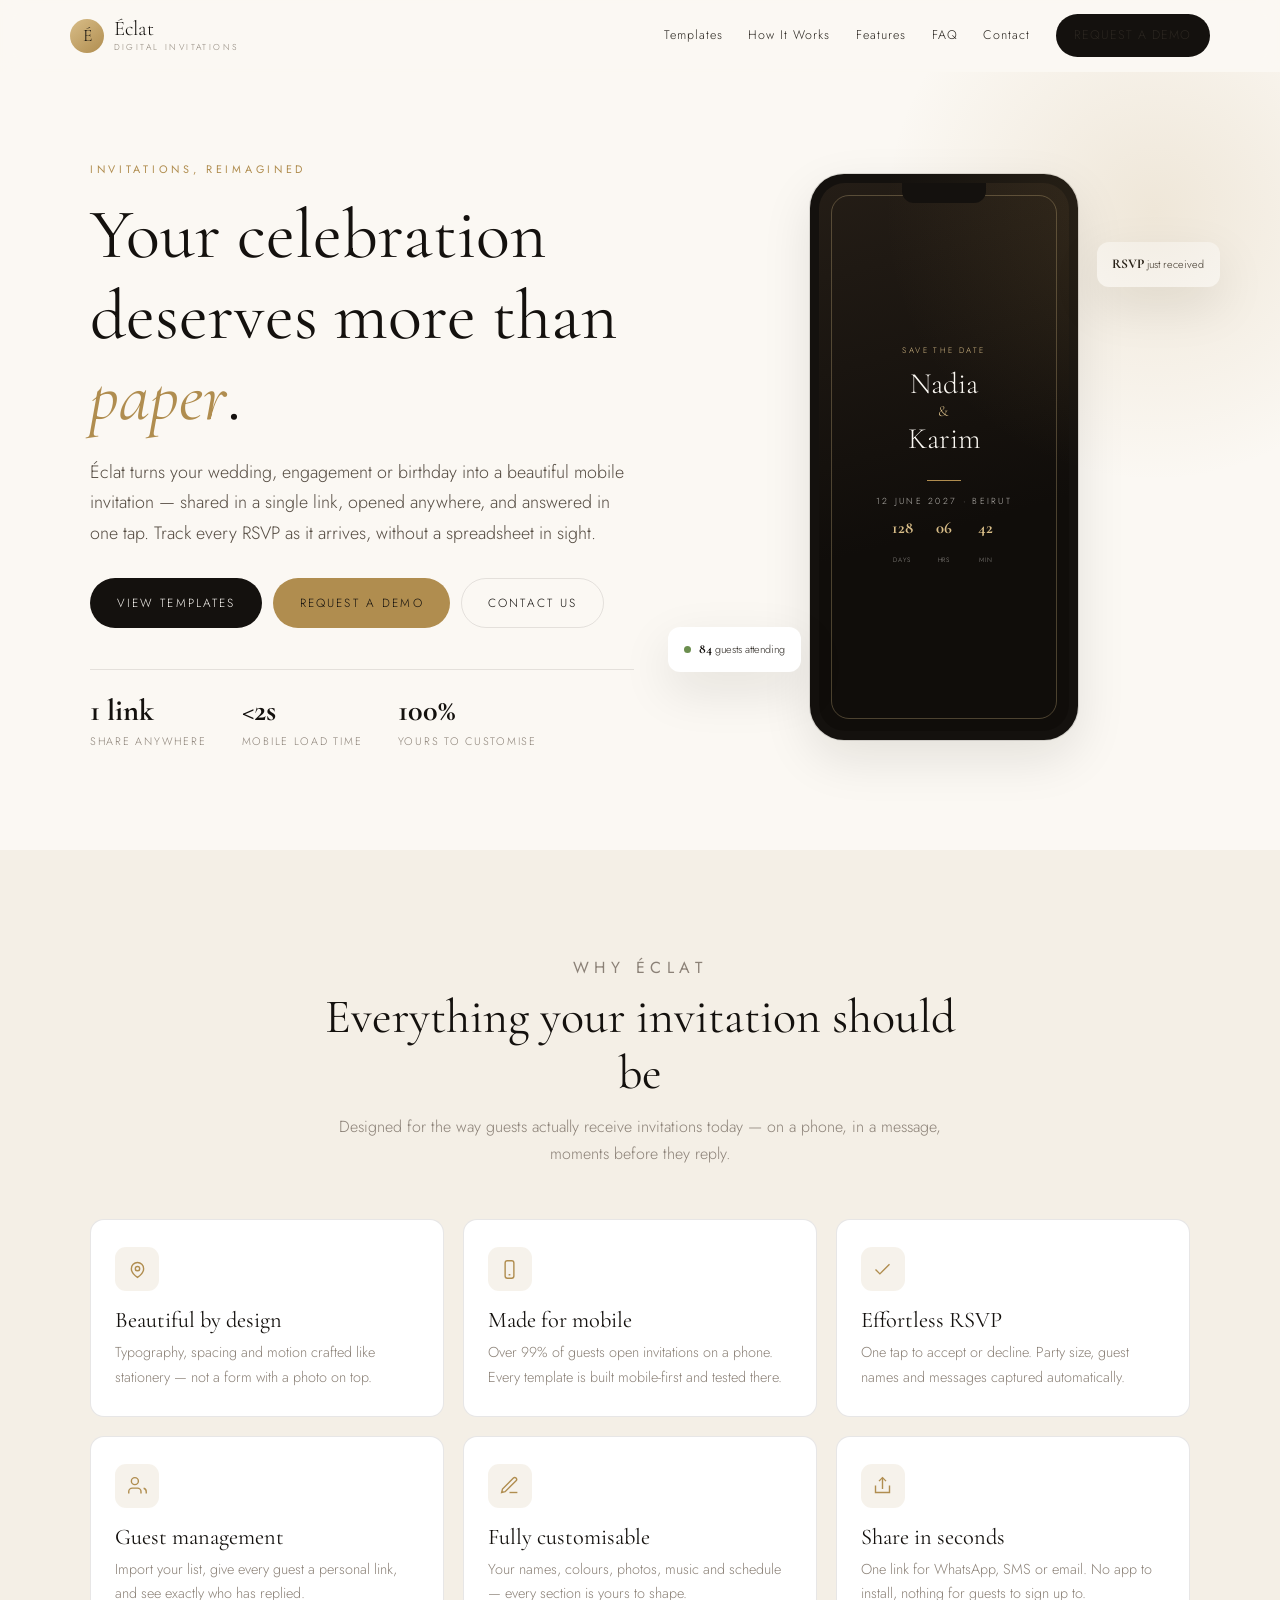
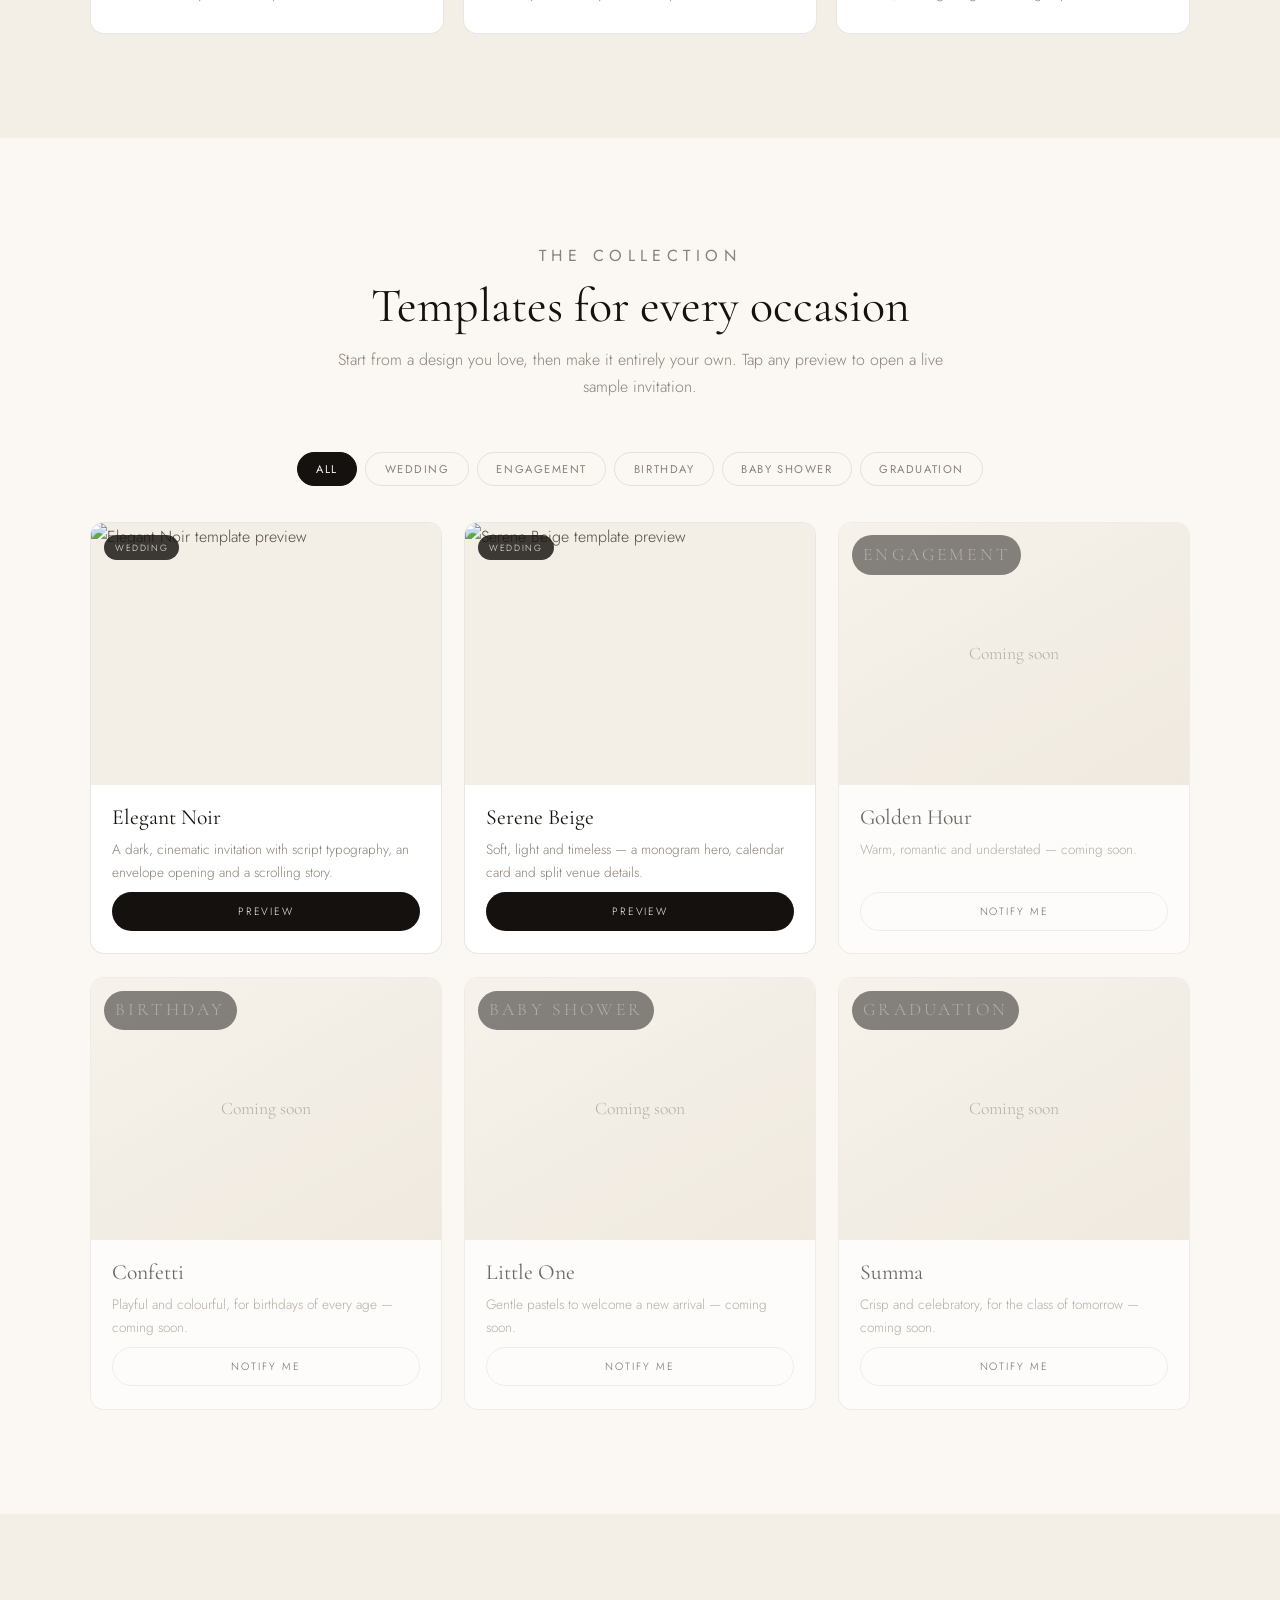
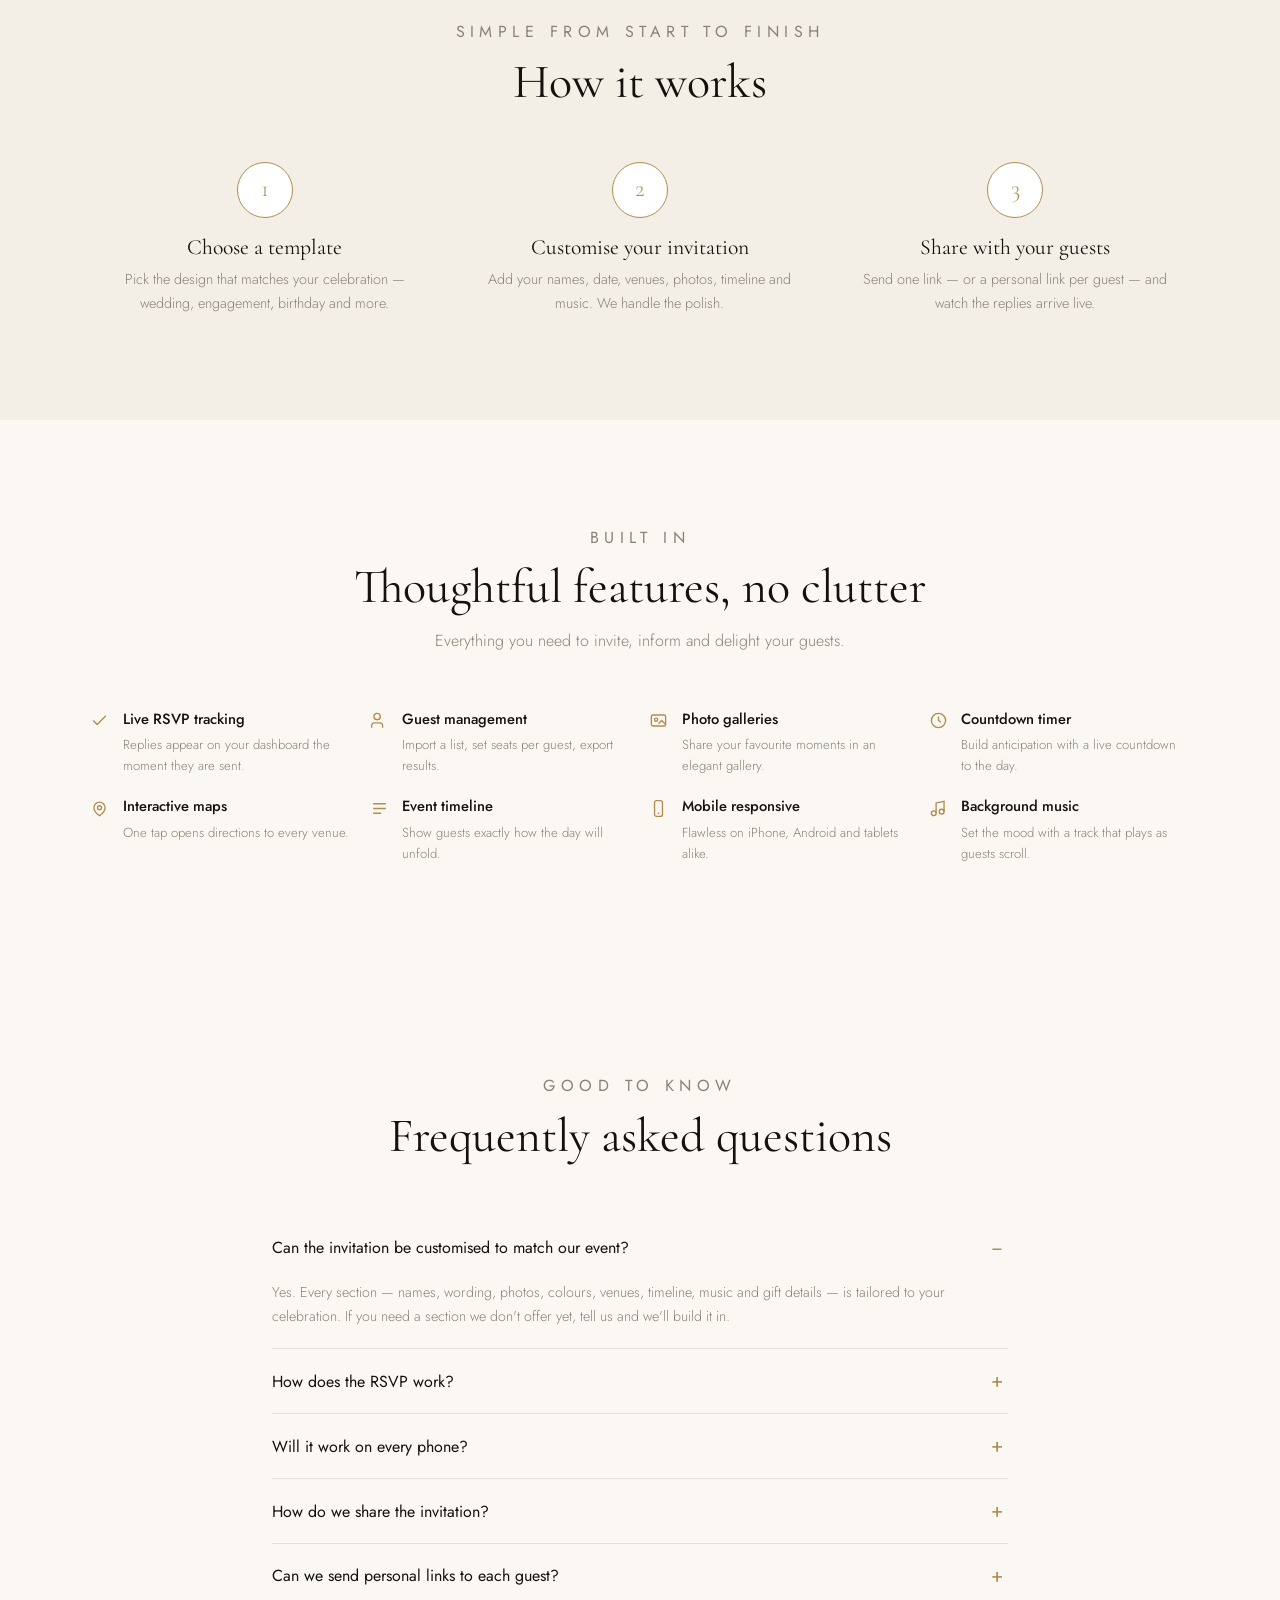
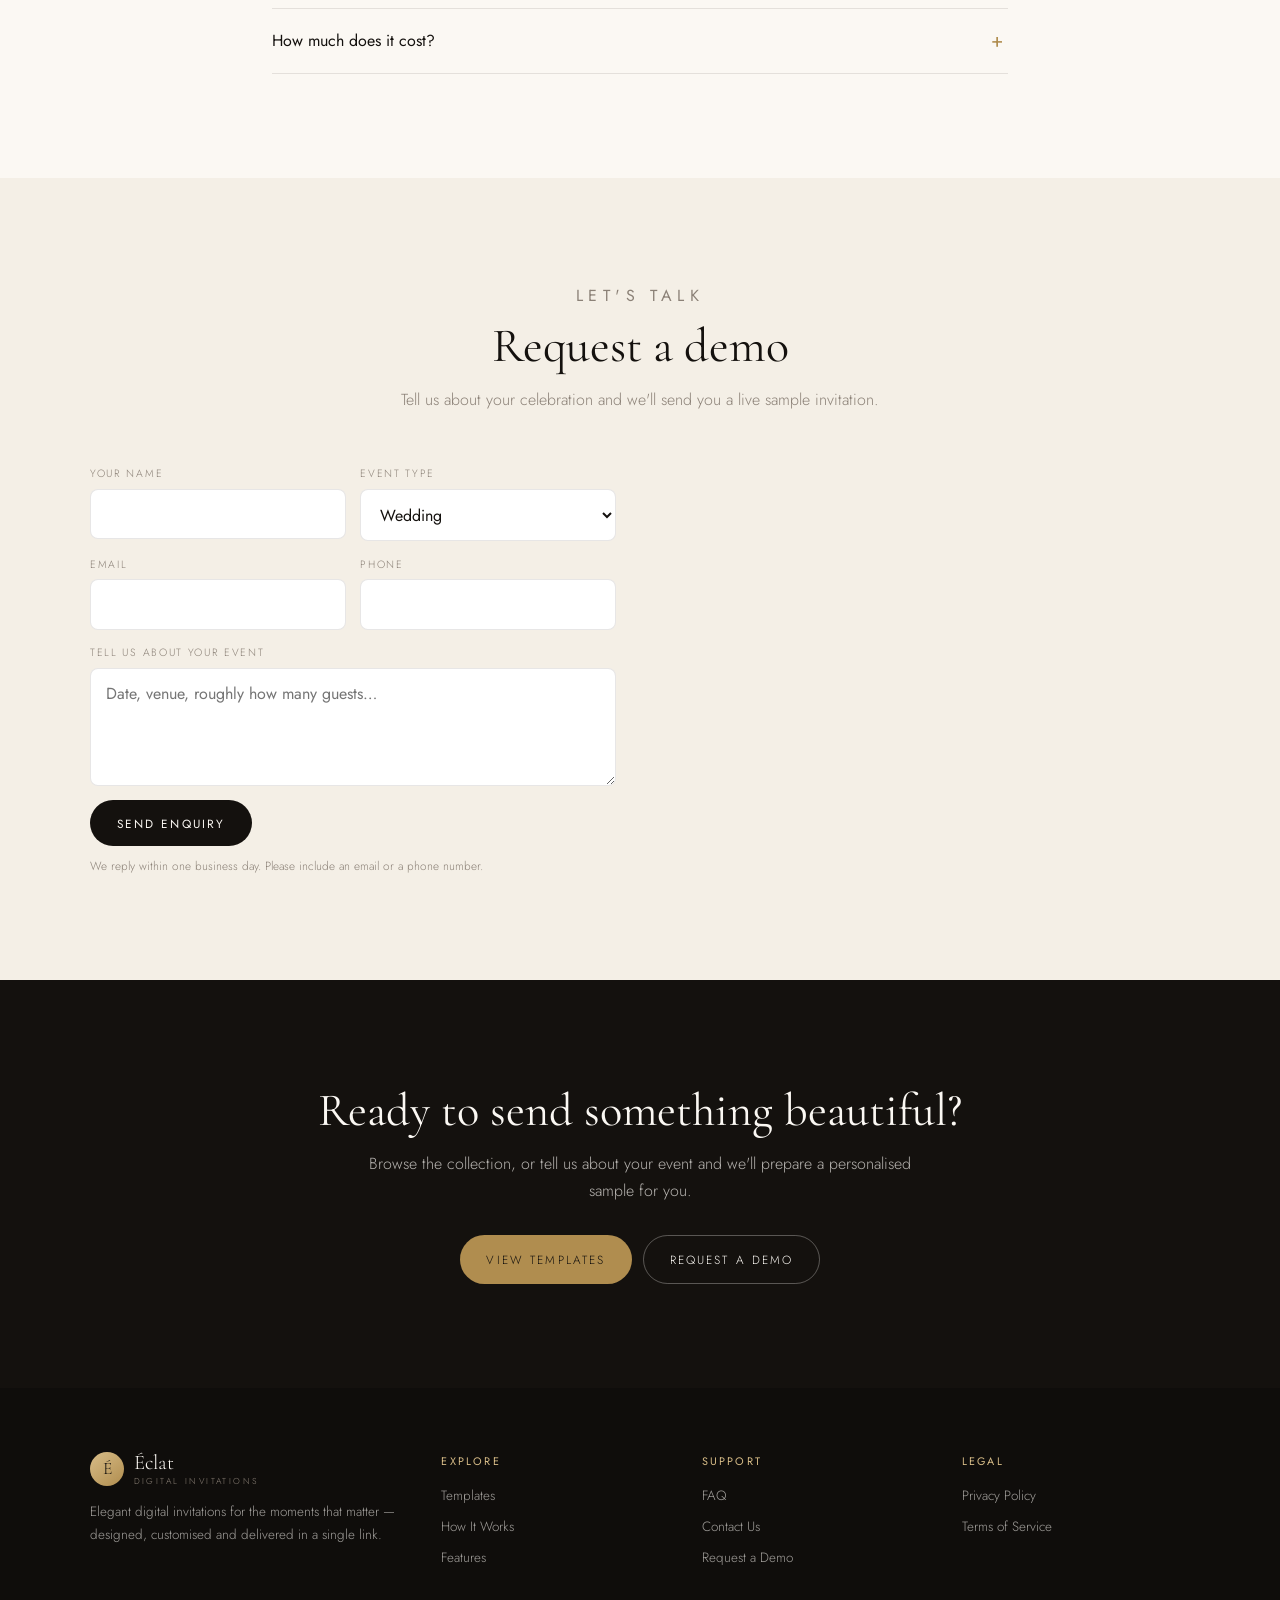
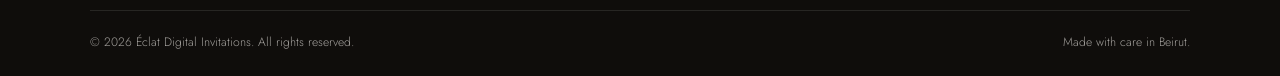
==== commit 430c51b7: "Add landing site, event categories, configurable contact details Frontend structure - Reorganised in" ====
--- a/frontend/index.html
+++ b/frontend/index.html
@@ -3,57 +3,562 @@
 <head>
 <meta charset="UTF-8">
 <meta name="viewport" content="width=device-width, initial-scale=1.0">
-<title>Loading invitation…</title>
-<script src="./config.js"></script>
-<style>
-  * { box-sizing: border-box; margin: 0; padding: 0; }
-  body {
-    background: #0d0d0d;
-    color: rgba(255,255,255,.55);
-    font-family: 'Jost', sans-serif;
-    display: flex; align-items: center; justify-content: center;
-    min-height: 100vh; text-align: center; padding: 2rem;
-  }
-  .msg { font-size: .9rem; letter-spacing: .08em; }
-</style>
+<title>Éclat — Digital Invitations for Every Celebration</title>
+<meta name="description" content="Elegant digital invitations for weddings, engagements, birthdays and more. Beautiful on any phone, with live RSVP tracking and guest management built in.">
+<script>
+  // Backward compatibility: invitations were previously shared as "/index?id=<slug>" (and
+  // "?g=<guest>"). The dispatcher now lives at /invitation.html, so forward those links before
+  // any of the landing page renders — no flash, no broken shared links.
+  (function () {
+    var q = window.location.search;
+    if (/[?&](id|g|d|demo)=/.test(q)) window.location.replace('/invitation.html' + q);
+  })();
+</script>
+<link rel="preconnect" href="https://fonts.googleapis.com">
+<link rel="preconnect" href="https://fonts.gstatic.com" crossorigin>
+<link href="https://fonts.googleapis.com/css2?family=Cormorant+Garamond:ital,wght@0,300;0,400;0,500;1,400&family=Jost:wght@300;400;500&display=swap" rel="stylesheet">
+<link rel="stylesheet" href="./css/landing.css">
 </head>
 <body>
-<p class="msg" id="msg">Opening invitation…</p>
+
+<!-- ═══ HEADER ═══ -->
+<header class="site-header" id="header">
+  <div class="wrap nav">
+    <a class="brand" href="#top">
+      <span class="brand-mark">É</span>
+      <span class="brand-name">Éclat<small>Digital Invitations</small></span>
+    </a>
+    <nav class="nav-links" id="navLinks">
+      <a href="#templates">Templates</a>
+      <a href="#how">How It Works</a>
+      <a href="#features">Features</a>
+      <a href="#faq">FAQ</a>
+      <a href="#contact">Contact</a>
+      <a class="btn btn-primary btn-sm" href="#contact">Request a Demo</a>
+    </nav>
+    <button class="nav-toggle" id="navToggle" aria-label="Toggle menu" aria-expanded="false">
+      <svg width="24" height="24" viewBox="0 0 24 24" fill="none" stroke="currentColor" stroke-width="1.6">
+        <path d="M3 6h18M3 12h18M3 18h18"/>
+      </svg>
+    </button>
+  </div>
+</header>
+
+<main id="top">
+
+  <!-- ═══ HERO ═══ -->
+  <section class="hero">
+    <div class="wrap hero-grid">
+      <div>
+        <p class="eyebrow">Invitations, reimagined</p>
+        <h1>Your celebration deserves more than <em>paper</em>.</h1>
+        <p class="lead">
+          Éclat turns your wedding, engagement or birthday into a beautiful mobile invitation —
+          shared in a single link, opened anywhere, and answered in one tap. Track every RSVP
+          as it arrives, without a spreadsheet in sight.
+        </p>
+        <div class="hero-actions">
+          <a class="btn btn-primary" href="#templates">View Templates</a>
+          <a class="btn btn-gold" href="#contact">Request a Demo</a>
+          <a class="btn btn-ghost" href="#contact">Contact Us</a>
+        </div>
+        <div class="hero-stats">
+          <div><b>1 link</b><span>Share anywhere</span></div>
+          <div><b>&lt;2s</b><span>Mobile load time</span></div>
+          <div><b>100%</b><span>Yours to customise</span></div>
+        </div>
+      </div>
+
+      <!-- Pure-CSS phone mock: zero image payload, instant first paint -->
+      <div class="phone-stage">
+        <div class="phone">
+          <div class="phone-notch"></div>
+          <div class="phone-screen">
+            <p class="phone-eyebrow">Save the date</p>
+            <p class="phone-names">Nadia<span class="phone-amp">&amp;</span>Karim</p>
+            <div class="phone-rule"></div>
+            <p class="phone-date">12 June 2027 · Beirut</p>
+            <div class="phone-cd">
+              <div><b>128</b><small>Days</small></div>
+              <div><b>06</b><small>Hrs</small></div>
+              <div><b>42</b><small>Min</small></div>
+            </div>
+          </div>
+        </div>
+        <div class="float-card float-rsvp"><span class="dot-ok"></span><span><b>84</b> guests attending</span></div>
+        <div class="float-card float-guests"><span><b>RSVP</b> just received</span></div>
+      </div>
+    </div>
+  </section>
+
+  <!-- ═══ WHY CHOOSE US ═══ -->
+  <section class="section alt" id="why">
+    <div class="wrap">
+      <div class="section-head reveal">
+        <p class="eyebrow">Why Éclat</p>
+        <h2>Everything your invitation should be</h2>
+        <p>Designed for the way guests actually receive invitations today — on a phone, in a message, moments before they reply.</p>
+      </div>
+      <div class="grid grid-3">
+        <article class="card reveal">
+          <div class="icon"><svg viewBox="0 0 24 24"><path d="M12 21s-7-4.5-7-10a7 7 0 0 1 14 0c0 5.5-7 10-7 10z"/><circle cx="12" cy="11" r="2.5"/></svg></div>
+          <h3>Beautiful by design</h3>
+          <p>Typography, spacing and motion crafted like stationery — not a form with a photo on top.</p>
+        </article>
+        <article class="card reveal">
+          <div class="icon"><svg viewBox="0 0 24 24"><rect x="7" y="2" width="10" height="20" rx="2.5"/><path d="M11 18h2"/></svg></div>
+          <h3>Made for mobile</h3>
+          <p>Over 99% of guests open invitations on a phone. Every template is built mobile-first and tested there.</p>
+        </article>
+        <article class="card reveal">
+          <div class="icon"><svg viewBox="0 0 24 24"><path d="M20 6 9 17l-5-5"/></svg></div>
+          <h3>Effortless RSVP</h3>
+          <p>One tap to accept or decline. Party size, guest names and messages captured automatically.</p>
+        </article>
+        <article class="card reveal">
+          <div class="icon"><svg viewBox="0 0 24 24"><path d="M16 21v-2a4 4 0 0 0-4-4H6a4 4 0 0 0-4 4v2"/><circle cx="9" cy="7" r="4"/><path d="M22 21v-2a4 4 0 0 0-3-3.87"/></svg></div>
+          <h3>Guest management</h3>
+          <p>Import your list, give every guest a personal link, and see exactly who has replied.</p>
+        </article>
+        <article class="card reveal">
+          <div class="icon"><svg viewBox="0 0 24 24"><path d="M12 20h9"/><path d="M16.5 3.5a2.12 2.12 0 0 1 3 3L7 19l-4 1 1-4z"/></svg></div>
+          <h3>Fully customisable</h3>
+          <p>Your names, colours, photos, music and schedule — every section is yours to shape.</p>
+        </article>
+        <article class="card reveal">
+          <div class="icon"><svg viewBox="0 0 24 24"><path d="M4 12v8h16v-8"/><path d="M12 16V3"/><path d="m8 7 4-4 4 4"/></svg></div>
+          <h3>Share in seconds</h3>
+          <p>One link for WhatsApp, SMS or email. No app to install, nothing for guests to sign up to.</p>
+        </article>
+      </div>
+    </div>
+  </section>
+
+  <!-- ═══ TEMPLATES ═══ -->
+  <section class="section" id="templates">
+    <div class="wrap">
+      <div class="section-head reveal">
+        <p class="eyebrow">The collection</p>
+        <h2>Templates for every occasion</h2>
+        <p>Start from a design you love, then make it entirely your own. Tap any preview to open a live sample invitation.</p>
+      </div>
+
+      <div class="filter-row" id="tplFilter"></div>
+      <div class="tpl-grid" id="tplGrid"></div>
+    </div>
+  </section>
+
+  <!-- ═══ HOW IT WORKS ═══ -->
+  <section class="section alt" id="how">
+    <div class="wrap">
+      <div class="section-head reveal">
+        <p class="eyebrow">Simple from start to finish</p>
+        <h2>How it works</h2>
+      </div>
+      <div class="steps">
+        <div class="step reveal">
+          <div class="step-num"></div>
+          <h3>Choose a template</h3>
+          <p>Pick the design that matches your celebration — wedding, engagement, birthday and more.</p>
+        </div>
+        <div class="step reveal">
+          <div class="step-num"></div>
+          <h3>Customise your invitation</h3>
+          <p>Add your names, date, venues, photos, timeline and music. We handle the polish.</p>
+        </div>
+        <div class="step reveal">
+          <div class="step-num"></div>
+          <h3>Share with your guests</h3>
+          <p>Send one link — or a personal link per guest — and watch the replies arrive live.</p>
+        </div>
+      </div>
+    </div>
+  </section>
+
+  <!-- ═══ FEATURES ═══ -->
+  <section class="section" id="features">
+    <div class="wrap">
+      <div class="section-head reveal">
+        <p class="eyebrow">Built in</p>
+        <h2>Thoughtful features, no clutter</h2>
+        <p>Everything you need to invite, inform and delight your guests.</p>
+      </div>
+      <div class="grid grid-4">
+        <div class="feat reveal"><svg viewBox="0 0 24 24"><path d="M20 6 9 17l-5-5"/></svg><div><h4>Live RSVP tracking</h4><p>Replies appear on your dashboard the moment they are sent.</p></div></div>
+        <div class="feat reveal"><svg viewBox="0 0 24 24"><path d="M16 21v-2a4 4 0 0 0-4-4H6a4 4 0 0 0-4 4v2"/><circle cx="9" cy="7" r="4"/></svg><div><h4>Guest management</h4><p>Import a list, set seats per guest, export results.</p></div></div>
+        <div class="feat reveal"><svg viewBox="0 0 24 24"><rect x="3" y="5" width="18" height="14" rx="2"/><circle cx="9" cy="11" r="2"/><path d="m21 17-5-5-4 4"/></svg><div><h4>Photo galleries</h4><p>Share your favourite moments in an elegant gallery.</p></div></div>
+        <div class="feat reveal"><svg viewBox="0 0 24 24"><circle cx="12" cy="12" r="9"/><path d="M12 7v5l3 2"/></svg><div><h4>Countdown timer</h4><p>Build anticipation with a live countdown to the day.</p></div></div>
+        <div class="feat reveal"><svg viewBox="0 0 24 24"><path d="M12 21s-7-4.5-7-10a7 7 0 0 1 14 0c0 5.5-7 10-7 10z"/><circle cx="12" cy="11" r="2.5"/></svg><div><h4>Interactive maps</h4><p>One tap opens directions to every venue.</p></div></div>
+        <div class="feat reveal"><svg viewBox="0 0 24 24"><path d="M4 6h16M4 12h16M4 18h10"/></svg><div><h4>Event timeline</h4><p>Show guests exactly how the day will unfold.</p></div></div>
+        <div class="feat reveal"><svg viewBox="0 0 24 24"><rect x="7" y="2" width="10" height="20" rx="2.5"/><path d="M11 18h2"/></svg><div><h4>Mobile responsive</h4><p>Flawless on iPhone, Android and tablets alike.</p></div></div>
+        <div class="feat reveal"><svg viewBox="0 0 24 24"><path d="M9 18V5l10-2v13"/><circle cx="6" cy="18" r="3"/><circle cx="16" cy="16" r="3"/></svg><div><h4>Background music</h4><p>Set the mood with a track that plays as guests scroll.</p></div></div>
+      </div>
+    </div>
+  </section>
+
+  <!-- ═══ TESTIMONIALS (placeholder) ═══
+       Hidden until real customer reviews are available. Remove the `hidden` attribute (and
+       restore the nav link in the footer) once this is wired up to live testimonials. -->
+  <section class="section alt" id="testimonials" hidden>
+    <div class="wrap">
+      <div class="section-head reveal">
+        <p class="eyebrow">Kind words</p>
+        <h2>What our couples say</h2>
+      </div>
+      <div class="grid grid-3">
+        <blockquote class="quote reveal">
+          <div class="mark">&ldquo;</div>
+          <p>This space is reserved for a client review. Share your experience after your event and it will appear here.</p>
+          <div class="who"><span class="avatar">—</span><span><b>Your name here</b><span>Wedding · 2027</span></span></div>
+        </blockquote>
+        <blockquote class="quote reveal">
+          <div class="mark">&ldquo;</div>
+          <p>This space is reserved for a client review. Share your experience after your event and it will appear here.</p>
+          <div class="who"><span class="avatar">—</span><span><b>Your name here</b><span>Engagement · 2027</span></span></div>
+        </blockquote>
+        <blockquote class="quote reveal">
+          <div class="mark">&ldquo;</div>
+          <p>This space is reserved for a client review. Share your experience after your event and it will appear here.</p>
+          <div class="who"><span class="avatar">—</span><span><b>Your name here</b><span>Birthday · 2027</span></span></div>
+        </blockquote>
+      </div>
+      <p class="placeholder-note">Testimonials are placeholders and will be replaced with real client reviews.</p>
+    </div>
+  </section>
+
+  <!-- ═══ FAQ ═══ -->
+  <section class="section" id="faq">
+    <div class="wrap">
+      <div class="section-head reveal">
+        <p class="eyebrow">Good to know</p>
+        <h2>Frequently asked questions</h2>
+      </div>
+      <div class="faq reveal">
+        <details open>
+          <summary>Can the invitation be customised to match our event?</summary>
+          <p>Yes. Every section — names, wording, photos, colours, venues, timeline, music and gift details — is tailored to your celebration. If you need a section we don't offer yet, tell us and we'll build it in.</p>
+        </details>
+        <details>
+          <summary>How does the RSVP work?</summary>
+          <p>Guests reply directly inside the invitation with a single tap. They can confirm how many people are attending, add each guest's name and leave you a message. Every reply appears instantly on your private dashboard.</p>
+        </details>
+        <details>
+          <summary>Will it work on every phone?</summary>
+          <p>Yes. Invitations are built mobile-first and tested on iPhone, Android and tablets. There is no app to install — guests simply open the link in whatever browser they already use.</p>
+        </details>
+        <details>
+          <summary>How do we share the invitation?</summary>
+          <p>You get one link that works everywhere: WhatsApp, SMS, email or social media. You can also generate a personal link for each guest so their name appears on their own invitation.</p>
+        </details>
+        <details>
+          <summary>Can we send personal links to each guest?</summary>
+          <p>Absolutely. Import your guest list, set how many seats each guest is allowed, and every guest receives their own link. Their RSVP is matched to them automatically.</p>
+        </details>
+        <details>
+          <summary>How much does it cost?</summary>
+          <p>Pricing depends on the template and the features you need. Get in touch with a few details about your event and we'll send a tailored quote — no obligation.</p>
+        </details>
+      </div>
+    </div>
+  </section>
+
+  <!-- ═══ CONTACT ═══ -->
+  <section class="section alt" id="contact">
+    <div class="wrap">
+      <div class="section-head reveal">
+        <p class="eyebrow">Let's talk</p>
+        <h2>Request a demo</h2>
+        <p>Tell us about your celebration and we'll send you a live sample invitation.</p>
+      </div>
+
+      <div class="contact-grid">
+        <form class="reveal" id="contactForm" novalidate>
+          <div class="field-row">
+            <div class="field">
+              <label for="cf-name">Your name</label>
+              <input type="text" id="cf-name" name="name" autocomplete="name" required>
+            </div>
+            <div class="field">
+              <label for="cf-event">Event type</label>
+              <select id="cf-event" name="eventType">
+                <option>Wedding</option>
+                <option>Engagement</option>
+                <option>Birthday</option>
+                <option>Baby Shower</option>
+                <option>Graduation</option>
+                <option>Corporate Event</option>
+                <option>Other</option>
+              </select>
+            </div>
+          </div>
+          <div class="field-row">
+            <div class="field">
+              <label for="cf-email">Email</label>
+              <input type="email" id="cf-email" name="email" autocomplete="email">
+            </div>
+            <div class="field">
+              <label for="cf-phone">Phone</label>
+              <input type="tel" id="cf-phone" name="phone" autocomplete="tel">
+            </div>
+          </div>
+          <div class="field">
+            <label for="cf-msg">Tell us about your event</label>
+            <textarea id="cf-msg" name="message" placeholder="Date, venue, roughly how many guests…"></textarea>
+          </div>
+          <button class="btn btn-primary" type="submit">Send Enquiry</button>
+          <p class="form-note" id="cfNote">We reply within one business day. Please include an email or a phone number.</p>
+        </form>
+
+        <aside class="reveal">
+          <!-- Contact details are managed in the admin panel and injected at runtime;
+               anything left blank there is simply not rendered here. -->
+          <div class="contact-list" id="contactList"></div>
+
+          <div id="socialsWrap" hidden>
+            <h4 class="eyebrow" style="margin-bottom:.7rem;">Follow us</h4>
+            <div class="socials" id="socials"></div>
+          </div>
+
+          <div class="map-holder" id="mapHolder" hidden></div>
+        </aside>
+      </div>
+    </div>
+  </section>
+
+  <!-- ═══ CTA BAND ═══ -->
+  <section class="section cta-band">
+    <div class="wrap">
+      <h2>Ready to send something beautiful?</h2>
+      <p>Browse the collection, or tell us about your event and we'll prepare a personalised sample for you.</p>
+      <div class="hero-actions" style="justify-content:center;">
+        <a class="btn btn-gold" href="#templates">View Templates</a>
+        <a class="btn btn-ghost" href="#contact">Request a Demo</a>
+      </div>
+    </div>
+  </section>
+</main>
+
+<!-- ═══ FOOTER ═══ -->
+<footer class="site-footer">
+  <div class="wrap">
+    <div class="footer-grid">
+      <div>
+        <a class="brand" href="#top" style="margin-bottom:.9rem;">
+          <span class="brand-mark">É</span>
+          <span class="brand-name">Éclat<small>Digital Invitations</small></span>
+        </a>
+        <p style="max-width:22rem;">Elegant digital invitations for the moments that matter — designed, customised and delivered in a single link.</p>
+      </div>
+      <div>
+        <h4>Explore</h4>
+        <ul>
+          <li><a href="#templates">Templates</a></li>
+          <li><a href="#how">How It Works</a></li>
+          <li><a href="#features">Features</a></li>
+          <!-- Restore alongside the testimonials section once reviews are live.
+          <li><a href="#testimonials">Reviews</a></li> -->
+        </ul>
+      </div>
+      <div>
+        <h4>Support</h4>
+        <ul>
+          <li><a href="#faq">FAQ</a></li>
+          <li><a href="#contact">Contact Us</a></li>
+          <li><a href="#contact">Request a Demo</a></li>
+        </ul>
+      </div>
+      <div>
+        <h4>Legal</h4>
+        <ul>
+          <li><a href="#" onclick="return legalNote(event)">Privacy Policy</a></li>
+          <li><a href="#" onclick="return legalNote(event)">Terms of Service</a></li>
+        </ul>
+      </div>
+    </div>
+    <div class="footer-bottom">
+      <span>&copy; <span id="year">2027</span> Éclat Digital Invitations. All rights reserved.</span>
+      <span>Made with care in Beirut.</span>
+    </div>
+  </div>
+</footer>
+
 <script>
-(async () => {
-  const params = new URLSearchParams(
-    window.location.search.replace(/^\?/, '').replace(/\?/g, '&')
+// ── Template catalogue ────────────────────────────────────────────────────────
+// Each entry maps to a real template folder; "demo" opens the live sample invitation.
+// Adding a new event category here is all that's needed for it to appear in the filter.
+const TEMPLATES = [
+  {
+    name: 'Elegant Noir', event: 'Wedding', category: 'wedding', key: 'elegant-noir',
+    desc: 'A dark, cinematic invitation with script typography, an envelope opening and a scrolling story.',
+    thumb: '/assets/demo/couple-silhouette.svg'
+  },
+  {
+    name: 'Serene Beige', event: 'Wedding', category: 'wedding', key: 'serene-beige',
+    desc: 'Soft, light and timeless — a monogram hero, calendar card and split venue details.',
+    thumb: '/assets/demo/petals.svg'
+  },
+  { name: 'Golden Hour',  event: 'Engagement', soon: true, desc: 'Warm, romantic and understated — coming soon.' },
+  { name: 'Confetti',     event: 'Birthday',   soon: true, desc: 'Playful and colourful, for birthdays of every age — coming soon.' },
+  { name: 'Little One',   event: 'Baby Shower', soon: true, desc: 'Gentle pastels to welcome a new arrival — coming soon.' },
+  { name: 'Summa',        event: 'Graduation', soon: true, desc: 'Crisp and celebratory, for the class of tomorrow — coming soon.' }
+];
+
+const esc = s => String(s == null ? '' : s)
+  .replace(/&/g, '&amp;').replace(/</g, '&lt;').replace(/>/g, '&gt;')
+  .replace(/"/g, '&quot;').replace(/'/g, '&#39;');
+
+let tplFilter = 'All';
+
+function templateUrl(t) {
+  return `/templates/${t.category}/${t.key}/index.html?demo=${encodeURIComponent(t.key)}`;
+}
+
+function renderFilter() {
+  const types = ['All', ...new Set(TEMPLATES.map(t => t.event))];
+  document.getElementById('tplFilter').innerHTML = types.map(t =>
+    `<button class="filter-chip ${t === tplFilter ? 'active' : ''}" data-filter="${esc(t)}">${esc(t)}</button>`
+  ).join('');
+}
+
+function renderTemplates() {
+  const list = TEMPLATES.filter(t => tplFilter === 'All' || t.event === tplFilter);
+  document.getElementById('tplGrid').innerHTML = list.map(t => t.soon ? `
+    <article class="tpl tpl-soon">
+      <div class="tpl-thumb"><span>Coming soon</span><span class="tpl-tag">${esc(t.event)}</span></div>
+      <div class="tpl-body">
+        <h3>${esc(t.name)}</h3>
+        <p>${esc(t.desc)}</p>
+        <a class="btn btn-ghost btn-sm" href="#contact">Notify Me</a>
+      </div>
+    </article>` : `
+    <article class="tpl">
+      <div class="tpl-thumb">
+        <img src="${esc(t.thumb)}" alt="${esc(t.name)} template preview" loading="lazy" width="800" height="600">
+        <span class="tpl-tag">${esc(t.event)}</span>
+      </div>
+      <div class="tpl-body">
+        <h3>${esc(t.name)}</h3>
+        <p>${esc(t.desc)}</p>
+        <a class="btn btn-primary btn-sm" href="${esc(templateUrl(t))}" target="_blank" rel="noopener">Preview</a>
+      </div>
+    </article>`).join('');
+}
+
+document.getElementById('tplFilter').addEventListener('click', e => {
+  const chip = e.target.closest('[data-filter]');
+  if (!chip) return;
+  tplFilter = chip.dataset.filter;
+  renderFilter();
+  renderTemplates();
+});
+
+renderFilter();
+renderTemplates();
+
+// ── Header state + mobile nav ────────────────────────────────────────────────
+const header = document.getElementById('header');
+addEventListener('scroll', () => header.classList.toggle('scrolled', scrollY > 8), { passive: true });
+
+const navToggle = document.getElementById('navToggle');
+const navLinks = document.getElementById('navLinks');
+navToggle.addEventListener('click', () => {
+  const open = navLinks.classList.toggle('open');
+  navToggle.setAttribute('aria-expanded', String(open));
+});
+navLinks.addEventListener('click', e => {
+  if (e.target.tagName === 'A') { navLinks.classList.remove('open'); navToggle.setAttribute('aria-expanded', 'false'); }
+});
+
+// ── Reveal on scroll ─────────────────────────────────────────────────────────
+const io = new IntersectionObserver(entries => {
+  entries.forEach(en => { if (en.isIntersecting) { en.target.classList.add('in'); io.unobserve(en.target); } });
+}, { threshold: .12 });
+document.querySelectorAll('.reveal').forEach(el => io.observe(el));
+
+// ── Contact details (managed in the admin panel) ─────────────────────────────
+// Fetched from the public settings endpoint; every field is optional and blank ones are
+// skipped entirely, so the section never shows an empty row or a dead link.
+let CONTACT = {};
+
+const ICON = {
+  mail:   '<svg viewBox="0 0 24 24"><rect x="2" y="4" width="20" height="16" rx="2"/><path d="m2 7 10 6 10-6"/></svg>',
+  phone:  '<svg viewBox="0 0 24 24"><path d="M22 16.9v3a2 2 0 0 1-2.2 2 19.8 19.8 0 0 1-8.6-3.1 19.5 19.5 0 0 1-6-6A19.8 19.8 0 0 1 2 4.2 2 2 0 0 1 4 2h3a2 2 0 0 1 2 1.7c.1.9.4 1.8.7 2.7a2 2 0 0 1-.5 2.1L8.1 9.6a16 16 0 0 0 6 6l1.1-1.1a2 2 0 0 1 2.1-.5c.9.3 1.8.6 2.7.7A2 2 0 0 1 22 16.9z"/></svg>',
+  pin:    '<svg viewBox="0 0 24 24"><path d="M12 21s-7-4.5-7-10a7 7 0 0 1 14 0c0 5.5-7 10-7 10z"/><circle cx="12" cy="11" r="2.5"/></svg>',
+  whats:  '<svg viewBox="0 0 24 24"><path d="M21 11.5a8.5 8.5 0 0 1-12.6 7.4L3 21l2.2-5.2A8.5 8.5 0 1 1 21 11.5z"/></svg>',
+  insta:  '<svg viewBox="0 0 24 24"><rect x="3" y="3" width="18" height="18" rx="5"/><circle cx="12" cy="12" r="4"/><circle cx="17.5" cy="6.5" r="1"/></svg>',
+  fb:     '<svg viewBox="0 0 24 24"><path d="M18 2h-3a5 5 0 0 0-5 5v3H7v4h3v8h4v-8h3l1-4h-4V7a1 1 0 0 1 1-1h3z"/></svg>',
+  tiktok: '<svg viewBox="0 0 24 24"><path d="M16 3v3a5 5 0 0 0 5 5v3a8 8 0 0 1-5-1.8V16a6 6 0 1 1-6-6c.3 0 .7 0 1 .1v3.1A3 3 0 1 0 13 16V3z"/></svg>',
+  pin2:   '<svg viewBox="0 0 24 24"><circle cx="12" cy="12" r="9"/><path d="M12 7c-2 0-3.2 1.3-3.2 2.9 0 .8.4 1.6 1 1.9L9 14.5"/></svg>'
+};
+
+// Digits only (keep a leading +) for tel:/wa.me links.
+const telHref = v => (v || '').replace(/[^\d+]/g, '');
+
+function renderContact(s) {
+  const rows = [];
+  if (s.companyEmail)   rows.push(`<div class="contact-item">${ICON.mail}<div><b>Email</b><a href="mailto:${esc(s.companyEmail)}">${esc(s.companyEmail)}</a></div></div>`);
+  if (s.phoneNumber)    rows.push(`<div class="contact-item">${ICON.phone}<div><b>Phone</b><a href="tel:${esc(telHref(s.phoneNumber))}">${esc(s.phoneNumber)}</a></div></div>`);
+  if (s.whatsAppNumber) rows.push(`<div class="contact-item">${ICON.whats}<div><b>WhatsApp</b><a href="https://wa.me/${esc(telHref(s.whatsAppNumber).replace(/^\+/, ''))}" target="_blank" rel="noopener">${esc(s.whatsAppNumber)}</a></div></div>`);
+  if (s.companyAddress) rows.push(`<div class="contact-item">${ICON.pin}<div><b>Studio</b><span>${esc(s.companyAddress)}</span></div></div>`);
+  document.getElementById('contactList').innerHTML = rows.join('');
+
+  const socials = [
+    [s.instagramUrl, 'Instagram', ICON.insta],
+    [s.facebookUrl,  'Facebook',  ICON.fb],
+    [s.tikTokUrl,    'TikTok',    ICON.tiktok],
+    [s.pinterestUrl, 'Pinterest', ICON.pin2]
+  ].filter(([url]) => url);
+  document.getElementById('socialsWrap').hidden = socials.length === 0;
+  document.getElementById('socials').innerHTML = socials
+    .map(([url, label, svg]) => `<a href="${esc(url)}" target="_blank" rel="noopener" aria-label="${esc(label)}">${svg}</a>`).join('');
+
+  const map = document.getElementById('mapHolder');
+  if (s.mapEmbedUrl) {
+    map.hidden = false;
+    map.innerHTML = `<iframe src="${esc(s.mapEmbedUrl)}" width="100%" height="100%" style="border:0;" loading="lazy" referrerpolicy="no-referrer-when-downgrade" title="Our location"></iframe>`;
+  } else {
+    map.hidden = true;
+  }
+}
+
+(async function loadContact() {
+  try {
+    const base = (window.API_BASE || '').replace(/\/$/, '');
+    const res = await fetch(`${base}/api/public/landing-settings`, { headers: { Accept: 'application/json' } });
+    if (res.ok) CONTACT = await res.json() || {};
+  } catch { /* keep the section empty rather than showing stale placeholders */ }
+  renderContact(CONTACT);
+})();
+
+// ── Contact form ─────────────────────────────────────────────────────────────
+// No backend endpoint exists for enquiries yet, so the form validates and then hands off
+// to the mail client. Swap this for a POST once a contact endpoint is added.
+document.getElementById('contactForm').addEventListener('submit', e => {
+  e.preventDefault();
+  const f = e.target;
+  const note = document.getElementById('cfNote');
+  const name = f.name.value.trim(), email = f.email.value.trim(), phone = f.phone.value.trim();
+  if (!name)            { note.textContent = 'Please tell us your name.'; return; }
+  if (!email && !phone) { note.textContent = 'Please leave an email address or a phone number so we can reply.'; return; }
+
+  const body = encodeURIComponent(
+    `Name: ${name}\nEvent: ${f.eventType.value}\nEmail: ${email}\nPhone: ${phone}\n\n${f.message.value.trim()}`
   );
-  const id = params.get('id');
-
-  if (!id) {
-    document.getElementById('msg').textContent = 'No invitation specified.';
+  if (!CONTACT.companyEmail) {
+    note.textContent = 'Our contact email is not published yet — please try again shortly.';
     return;
   }
-
-  try {
-    const base = (window.API_BASE || '').replace(/\/$/, '');
-    const res  = await fetch(`${base}/api/public/invitations/${encodeURIComponent(id)}`, {
-      headers: { Accept: 'application/json' }
-    });
-
-    if (!res.ok) {
-      document.getElementById('msg').textContent = 'Invitation not found.';
-      return;
-    }
-
-    const inv = await res.json();
-    // templateKey comes from the API (derived from template name, e.g. "classic-wedding")
-    const key = (inv.templateKey || 'classic-wedding').toLowerCase().replace(/\s+/g, '-');
-
-    // Preserve all original query params so ?np=N and any future params survive
-    params.set('id', id);
-    window.location.replace(`/${key}?${params.toString()}`);
-
-  } catch {
-    document.getElementById('msg').textContent = 'Could not load invitation. Please check your connection.';
-  }
-})();
+  note.textContent = 'Opening your email app…';
+  window.location.href = `mailto:${CONTACT.companyEmail}?subject=${encodeURIComponent('Demo request — ' + f.eventType.value)}&body=${body}`;
+});
+
+function legalNote(e) {
+  e.preventDefault();
+  alert('Privacy Policy and Terms of Service are being finalised and will be published here.');
+  return false;
+}
+
+document.getElementById('year').textContent = new Date().getFullYear();
 </script>
 </body>
 </html>
--- a/frontend/css/landing.css
+++ b/frontend/css/landing.css
@@ -0,0 +1,308 @@
+/* ============================================================================
+   Landing page — original visual identity for the invitation platform.
+   Palette: deep ink + champagne gold on warm ivory. Type: Cormorant Garamond
+   (display serif) paired with Jost (geometric sans), matching the product's own
+   invitation aesthetic without borrowing from any third-party site.
+   ========================================================================== */
+
+:root {
+  --ink:        #14110e;
+  --ink-soft:   #2b2620;
+  --body:       #554c42;
+  --muted:      #8b8177;
+  --gold:       #b08d4f;
+  --gold-light: #d8bd88;
+  --ivory:      #fbf8f3;
+  --ivory-2:    #f4efe6;
+  --line:       rgba(20,17,14,.10);
+  --white:      #fff;
+  --radius:     14px;
+  --shadow:     0 18px 50px rgba(20,17,14,.10);
+  --maxw:       1140px;
+}
+
+*, *::before, *::after { box-sizing: border-box; margin: 0; padding: 0; }
+/* Author `display` rules (e.g. .map-holder{display:grid}) beat the UA stylesheet's [hidden]
+   rule, which left an empty placeholder box on screen. Make [hidden] always win. */
+[hidden] { display: none !important; }
+html { scroll-behavior: smooth; }
+html, body { max-width: 100%; overflow-x: hidden; }
+body {
+  background: var(--ivory);
+  color: var(--body);
+  font-family: 'Jost', system-ui, -apple-system, sans-serif;
+  font-weight: 300;
+  line-height: 1.7;
+  -webkit-font-smoothing: antialiased;
+}
+img { max-width: 100%; display: block; }
+a { color: inherit; }
+
+h1, h2, h3 { font-family: 'Cormorant Garamond', Georgia, serif; font-weight: 400; color: var(--ink); line-height: 1.15; }
+.wrap { max-width: var(--maxw); margin: 0 auto; padding: 0 1.25rem; }
+.eyebrow { font-size: .68rem; letter-spacing: .34em; text-transform: uppercase; color: var(--gold); font-weight: 400; }
+.section { padding: clamp(3.5rem, 9vw, 6.5rem) 0; }
+.section-head { text-align: center; max-width: 40rem; margin: 0 auto clamp(2rem, 5vw, 3.25rem); }
+.section-head h2 { font-size: clamp(2rem, 5.2vw, 3rem); margin: .6rem 0 .75rem; }
+.section-head p { color: var(--muted); font-size: 1rem; }
+.alt { background: var(--ivory-2); }
+
+/* ── Buttons ── */
+.btn {
+  display: inline-flex; align-items: center; justify-content: center; gap: .5rem;
+  padding: .85rem 1.6rem; border-radius: 999px; border: 1px solid transparent;
+  font-family: inherit; font-size: .74rem; letter-spacing: .18em; text-transform: uppercase;
+  text-decoration: none; cursor: pointer; transition: transform .2s, background .2s, color .2s, border-color .2s;
+  white-space: nowrap;
+}
+.btn:hover { transform: translateY(-2px); }
+.btn-primary { background: var(--ink); color: var(--ivory); }
+.btn-primary:hover { background: var(--gold); color: var(--ink); }
+.btn-ghost { border-color: var(--line); color: var(--ink); background: transparent; }
+.btn-ghost:hover { border-color: var(--gold); color: var(--gold); }
+.btn-gold { background: var(--gold); color: var(--ink); }
+.btn-gold:hover { background: var(--gold-light); }
+.btn-sm { padding: .6rem 1.1rem; font-size: .66rem; }
+
+/* ── Header ── */
+.site-header {
+  position: sticky; top: 0; z-index: 60;
+  background: rgba(251,248,243,.86); backdrop-filter: blur(10px);
+  border-bottom: 1px solid transparent; transition: border-color .3s, box-shadow .3s;
+}
+.site-header.scrolled { border-color: var(--line); box-shadow: 0 4px 24px rgba(20,17,14,.05); }
+.nav { display: flex; align-items: center; justify-content: space-between; gap: 1rem; padding: .9rem 0; }
+.brand { display: flex; align-items: center; gap: .6rem; text-decoration: none; }
+.brand-mark {
+  width: 34px; height: 34px; border-radius: 50%; flex: 0 0 auto;
+  background: linear-gradient(140deg, var(--gold-light), var(--gold));
+  display: grid; place-items: center;
+  font-family: 'Cormorant Garamond', serif; font-size: 1.1rem; color: var(--ink);
+}
+.brand-name { font-family: 'Cormorant Garamond', serif; font-size: 1.3rem; color: var(--ink); line-height: 1; }
+.brand-name small { display: block; font-family: 'Jost', sans-serif; font-size: .54rem; letter-spacing: .28em; text-transform: uppercase; color: var(--muted); margin-top: 3px; }
+.nav-links { display: flex; align-items: center; gap: 1.6rem; }
+.nav-links a { text-decoration: none; font-size: .78rem; letter-spacing: .08em; color: var(--ink-soft); transition: color .2s; }
+.nav-links a:hover { color: var(--gold); }
+.nav-toggle { display: none; background: none; border: 0; cursor: pointer; padding: .4rem; color: var(--ink); }
+
+/* ── Hero ── */
+.hero { position: relative; padding: clamp(3rem, 8vw, 5.5rem) 0 clamp(3.5rem, 9vw, 6rem); overflow: hidden; }
+.hero::after {
+  content: ''; position: absolute; top: -18%; right: -12%; width: 46vw; height: 46vw; max-width: 560px; max-height: 560px;
+  background: radial-gradient(circle, rgba(176,141,79,.16), transparent 68%); pointer-events: none;
+}
+.hero-grid { display: grid; grid-template-columns: 1.05fr .95fr; gap: clamp(2rem, 5vw, 4rem); align-items: center; }
+.hero h1 { font-size: clamp(2.6rem, 6.6vw, 4.4rem); margin: 1rem 0 1.2rem; }
+.hero h1 em { font-style: italic; color: var(--gold); }
+.hero p.lead { font-size: clamp(1rem, 2.3vw, 1.12rem); max-width: 34rem; }
+.hero-actions { display: flex; flex-wrap: wrap; gap: .7rem; margin-top: 1.9rem; }
+.hero-stats { display: flex; flex-wrap: wrap; gap: 2.2rem; margin-top: 2.6rem; padding-top: 1.6rem; border-top: 1px solid var(--line); }
+.hero-stats b { display: block; font-family: 'Cormorant Garamond', serif; font-size: 1.9rem; color: var(--ink); line-height: 1; }
+.hero-stats span { font-size: .68rem; letter-spacing: .16em; text-transform: uppercase; color: var(--muted); }
+
+/* Phone mock — pure CSS, no image payload */
+.phone-stage { position: relative; display: grid; place-items: center; }
+.phone {
+  position: relative; width: min(268px, 74vw); aspect-ratio: 9 / 19;
+  background: var(--ink); border-radius: 34px; padding: 9px;
+  box-shadow: var(--shadow), 0 0 0 1px rgba(20,17,14,.12);
+}
+.phone-screen {
+  width: 100%; height: 100%; border-radius: 26px; overflow: hidden; position: relative;
+  background: linear-gradient(165deg, #241d16, #100d0a 62%);
+  display: flex; flex-direction: column; align-items: center; justify-content: center;
+  text-align: center; color: var(--ivory); padding: 1.5rem 1.1rem;
+}
+.phone-screen::before {
+  content: ''; position: absolute; inset: 12px; border: 1px solid rgba(216,189,136,.3); border-radius: 18px; pointer-events: none;
+}
+.phone-eyebrow { font-size: .5rem; letter-spacing: .3em; text-transform: uppercase; color: var(--gold-light); }
+.phone-names { font-family: 'Cormorant Garamond', serif; font-size: 1.85rem; line-height: 1.16; margin: .6rem 0; }
+.phone-amp { display: block; font-size: .95rem; color: var(--gold-light); margin: .1rem 0; }
+.phone-date { font-size: .55rem; letter-spacing: .26em; text-transform: uppercase; color: rgba(251,248,243,.72); }
+.phone-rule { width: 34px; height: 1px; background: var(--gold); margin: .85rem auto; }
+.phone-cd { display: flex; gap: .55rem; margin-top: .3rem; }
+.phone-cd div { min-width: 33px; }
+.phone-cd b { display: block; font-family: 'Cormorant Garamond', serif; font-size: 1.05rem; color: var(--gold-light); }
+.phone-cd small { font-size: .4rem; letter-spacing: .14em; text-transform: uppercase; color: rgba(251,248,243,.55); }
+.phone-notch { position: absolute; top: 9px; left: 50%; transform: translateX(-50%); width: 84px; height: 20px; background: var(--ink); border-radius: 0 0 12px 12px; z-index: 2; }
+.float-card {
+  position: absolute; background: var(--white); border-radius: 12px; padding: .7rem .95rem;
+  box-shadow: var(--shadow); font-size: .68rem; display: flex; align-items: center; gap: .55rem; color: var(--ink-soft);
+}
+.float-card b { font-size: .84rem; color: var(--ink); font-family: 'Cormorant Garamond', serif; }
+.float-rsvp { bottom: 12%; left: -6%; }
+.float-guests { top: 12%; right: -6%; }
+.dot-ok { width: 7px; height: 7px; border-radius: 50%; background: #6b8e4e; flex: 0 0 auto; }
+
+/* ── Cards / grids ── */
+.grid { display: grid; gap: 1.15rem; }
+.grid-3 { grid-template-columns: repeat(auto-fit, minmax(270px, 1fr)); }
+.grid-4 { grid-template-columns: repeat(auto-fit, minmax(210px, 1fr)); }
+.card {
+  background: var(--white); border: 1px solid var(--line); border-radius: var(--radius);
+  padding: 1.7rem 1.5rem; transition: transform .25s, box-shadow .25s;
+}
+.card:hover { transform: translateY(-4px); box-shadow: var(--shadow); }
+.card h3 { font-size: 1.4rem; margin-bottom: .45rem; }
+.card p { font-size: .9rem; color: var(--muted); }
+.icon {
+  width: 44px; height: 44px; border-radius: 11px; display: grid; place-items: center;
+  background: rgba(176,141,79,.11); color: var(--gold); margin-bottom: 1rem;
+}
+.icon svg { width: 21px; height: 21px; stroke: currentColor; fill: none; stroke-width: 1.6; }
+
+/* ── Templates showcase ── */
+.filter-row { display: flex; flex-wrap: wrap; justify-content: center; gap: .5rem; margin-bottom: 2.2rem; }
+.filter-chip {
+  padding: .5rem 1.15rem; border-radius: 999px; border: 1px solid var(--line); background: transparent;
+  font-family: inherit; font-size: .7rem; letter-spacing: .14em; text-transform: uppercase; color: var(--muted);
+  cursor: pointer; transition: all .2s;
+}
+.filter-chip:hover { border-color: var(--gold); color: var(--gold); }
+.filter-chip.active { background: var(--ink); border-color: var(--ink); color: var(--ivory); }
+.tpl-grid { display: grid; grid-template-columns: repeat(auto-fit, minmax(280px, 1fr)); gap: 1.4rem; }
+.tpl {
+  background: var(--white); border: 1px solid var(--line); border-radius: var(--radius);
+  overflow: hidden; display: flex; flex-direction: column; transition: transform .25s, box-shadow .25s;
+}
+.tpl:hover { transform: translateY(-5px); box-shadow: var(--shadow); }
+.tpl-thumb { position: relative; aspect-ratio: 4 / 3; overflow: hidden; background: var(--ivory-2); }
+.tpl-thumb img { width: 100%; height: 100%; object-fit: cover; transition: transform .5s; }
+.tpl:hover .tpl-thumb img { transform: scale(1.05); }
+.tpl-tag {
+  position: absolute; top: .8rem; left: .8rem; background: rgba(20,17,14,.82); color: var(--ivory);
+  font-size: .56rem; letter-spacing: .18em; text-transform: uppercase; padding: .3rem .7rem; border-radius: 999px;
+}
+.tpl-body { padding: 1.25rem 1.3rem 1.4rem; display: flex; flex-direction: column; gap: .5rem; flex: 1; }
+.tpl-body h3 { font-size: 1.35rem; }
+.tpl-body p { font-size: .85rem; color: var(--muted); flex: 1; }
+.tpl-soon { opacity: .62; }
+.tpl-soon .tpl-thumb { display: grid; place-items: center; background: linear-gradient(150deg, var(--ivory-2), #e9e1d4); }
+.tpl-soon .tpl-thumb span { font-family: 'Cormorant Garamond', serif; font-size: 1.1rem; color: var(--muted); }
+
+/* ── How it works ── */
+.steps { display: grid; grid-template-columns: repeat(auto-fit, minmax(240px, 1fr)); gap: 1.6rem; counter-reset: step; }
+.step { text-align: center; position: relative; padding: 0 .5rem; }
+.step-num {
+  counter-increment: step; width: 56px; height: 56px; margin: 0 auto 1.1rem; border-radius: 50%;
+  border: 1px solid var(--gold); display: grid; place-items: center;
+  font-family: 'Cormorant Garamond', serif; font-size: 1.5rem; color: var(--gold); background: var(--white);
+}
+.step-num::before { content: counter(step); }
+.step h3 { font-size: 1.35rem; margin-bottom: .4rem; }
+.step p { font-size: .9rem; color: var(--muted); }
+
+/* ── Features ── */
+.feat { display: flex; gap: .85rem; align-items: flex-start; }
+.feat svg { width: 19px; height: 19px; stroke: var(--gold); fill: none; stroke-width: 1.7; flex: 0 0 auto; margin-top: .28rem; }
+.feat h4 { font-family: 'Jost', sans-serif; font-size: .92rem; font-weight: 500; color: var(--ink); margin-bottom: .15rem; }
+.feat p { font-size: .82rem; color: var(--muted); line-height: 1.6; }
+
+/* ── Testimonials ── */
+.quote { background: var(--white); border: 1px solid var(--line); border-radius: var(--radius); padding: 1.9rem 1.6rem; }
+.quote .mark { font-family: 'Cormorant Garamond', serif; font-size: 2.6rem; color: var(--gold-light); line-height: .6; }
+.quote p { font-family: 'Cormorant Garamond', serif; font-style: italic; font-size: 1.08rem; color: var(--ink-soft); margin: .7rem 0 1.2rem; }
+.quote .who { display: flex; align-items: center; gap: .7rem; }
+.avatar { width: 38px; height: 38px; border-radius: 50%; background: var(--ivory-2); display: grid; place-items: center; font-family: 'Cormorant Garamond', serif; color: var(--gold); flex: 0 0 auto; }
+.quote .who b { display: block; font-size: .82rem; color: var(--ink); font-weight: 500; }
+.quote .who span { font-size: .68rem; color: var(--muted); }
+.placeholder-note { text-align: center; font-size: .72rem; color: var(--muted); margin-top: 1.4rem; font-style: italic; }
+
+/* ── FAQ ── */
+.faq { max-width: 46rem; margin: 0 auto; }
+.faq details { border-bottom: 1px solid var(--line); }
+.faq summary {
+  cursor: pointer; list-style: none; padding: 1.15rem 2rem 1.15rem 0; position: relative;
+  font-size: 1rem; color: var(--ink); font-weight: 400;
+}
+.faq summary::-webkit-details-marker { display: none; }
+.faq summary::after {
+  content: '+'; position: absolute; right: .3rem; top: 50%; transform: translateY(-50%);
+  font-size: 1.25rem; color: var(--gold); transition: transform .25s;
+}
+.faq details[open] summary::after { content: '−'; }
+.faq p { padding: 0 1.5rem 1.25rem 0; font-size: .89rem; color: var(--muted); }
+
+/* ── Contact ── */
+.contact-grid { display: grid; grid-template-columns: 1fr 1fr; gap: clamp(1.5rem, 4vw, 3rem); align-items: start; }
+.field { display: flex; flex-direction: column; gap: .35rem; margin-bottom: .9rem; }
+.field label { font-size: .66rem; letter-spacing: .16em; text-transform: uppercase; color: var(--muted); }
+.field input, .field textarea, .field select {
+  padding: .8rem .95rem; border: 1px solid var(--line); border-radius: 8px;
+  background: var(--white); color: var(--ink); font-family: inherit; font-size: 16px; outline: none;
+  transition: border-color .2s;
+}
+.field input:focus, .field textarea:focus, .field select:focus { border-color: var(--gold); }
+.field textarea { min-height: 118px; resize: vertical; }
+.field-row { display: grid; grid-template-columns: 1fr 1fr; gap: .9rem; }
+.contact-list { display: flex; flex-direction: column; gap: 1.15rem; margin: 1.4rem 0 1.8rem; }
+.contact-item { display: flex; gap: .85rem; align-items: flex-start; }
+.contact-item svg { width: 18px; height: 18px; stroke: var(--gold); fill: none; stroke-width: 1.7; margin-top: .3rem; flex: 0 0 auto; }
+.contact-item b { display: block; font-size: .7rem; letter-spacing: .14em; text-transform: uppercase; color: var(--muted); font-weight: 400; }
+.contact-item a, .contact-item span { color: var(--ink); text-decoration: none; font-size: .95rem; }
+.socials { display: flex; gap: .55rem; }
+.socials a {
+  width: 38px; height: 38px; border-radius: 50%; border: 1px solid var(--line);
+  display: grid; place-items: center; color: var(--ink-soft); transition: all .2s;
+}
+.socials a:hover { border-color: var(--gold); color: var(--gold); }
+.socials svg { width: 16px; height: 16px; stroke: currentColor; fill: none; stroke-width: 1.7; }
+.map-holder {
+  margin-top: 1.5rem; aspect-ratio: 16 / 8; border-radius: var(--radius); border: 1px dashed var(--line);
+  background: repeating-linear-gradient(45deg, var(--ivory-2), var(--ivory-2) 12px, var(--ivory) 12px, var(--ivory) 24px);
+  display: grid; place-items: center; color: var(--muted); font-size: .78rem; text-align: center; padding: 1rem;
+}
+.form-note { font-size: .74rem; color: var(--muted); margin-top: .6rem; }
+
+/* ── CTA band ── */
+.cta-band { background: var(--ink); color: var(--ivory); text-align: center; }
+.cta-band h2 { color: var(--ivory); font-size: clamp(2rem, 5vw, 2.9rem); }
+.cta-band p { color: rgba(251,248,243,.7); max-width: 34rem; margin: .8rem auto 1.8rem; }
+.cta-band .btn-ghost { border-color: rgba(251,248,243,.3); color: var(--ivory); }
+.cta-band .btn-ghost:hover { border-color: var(--gold-light); color: var(--gold-light); }
+
+/* ── Footer ── */
+.site-footer { background: #0f0d0b; color: rgba(251,248,243,.62); padding: clamp(2.5rem, 6vw, 4rem) 0 1.5rem; font-size: .84rem; }
+.footer-grid { display: grid; grid-template-columns: 1.4fr repeat(3, 1fr); gap: 2rem; }
+.site-footer h4 { font-family: 'Jost', sans-serif; font-size: .68rem; letter-spacing: .2em; text-transform: uppercase; color: var(--gold-light); margin-bottom: .9rem; font-weight: 400; }
+.site-footer ul { list-style: none; display: flex; flex-direction: column; gap: .5rem; }
+.site-footer a { text-decoration: none; transition: color .2s; }
+.site-footer a:hover { color: var(--gold-light); }
+.site-footer .brand-name { color: var(--ivory); }
+.footer-bottom {
+  margin-top: 2.5rem; padding-top: 1.3rem; border-top: 1px solid rgba(251,248,243,.1);
+  display: flex; flex-wrap: wrap; gap: .8rem; justify-content: space-between; font-size: .76rem;
+}
+
+/* ── Reveal on scroll ── */
+.reveal { opacity: 0; transform: translateY(18px); transition: opacity .6s ease, transform .6s ease; }
+.reveal.in { opacity: 1; transform: none; }
+@media (prefers-reduced-motion: reduce) {
+  .reveal { opacity: 1; transform: none; transition: none; }
+  html { scroll-behavior: auto; }
+}
+
+/* ── Responsive ── */
+@media (max-width: 900px) {
+  .hero-grid { grid-template-columns: 1fr; }
+  .phone-stage { order: -1; margin-bottom: 1rem; }
+  .contact-grid { grid-template-columns: 1fr; }
+  .footer-grid { grid-template-columns: 1fr 1fr; }
+}
+@media (max-width: 720px) {
+  .nav-toggle { display: block; }
+  .nav-links {
+    position: absolute; top: 100%; left: 0; right: 0; flex-direction: column; align-items: stretch;
+    gap: 0; background: var(--ivory); border-bottom: 1px solid var(--line);
+    max-height: 0; overflow: hidden; transition: max-height .3s ease;
+  }
+  .nav-links.open { max-height: 22rem; }
+  .nav-links a { padding: .85rem 1.25rem; border-top: 1px solid var(--line); }
+  .nav-links .btn { margin: .7rem 1.25rem 1rem; }
+  .hero-stats { gap: 1.5rem; }
+  .float-card { display: none; }
+  .field-row { grid-template-columns: 1fr; }
+  .footer-grid { grid-template-columns: 1fr; }
+}
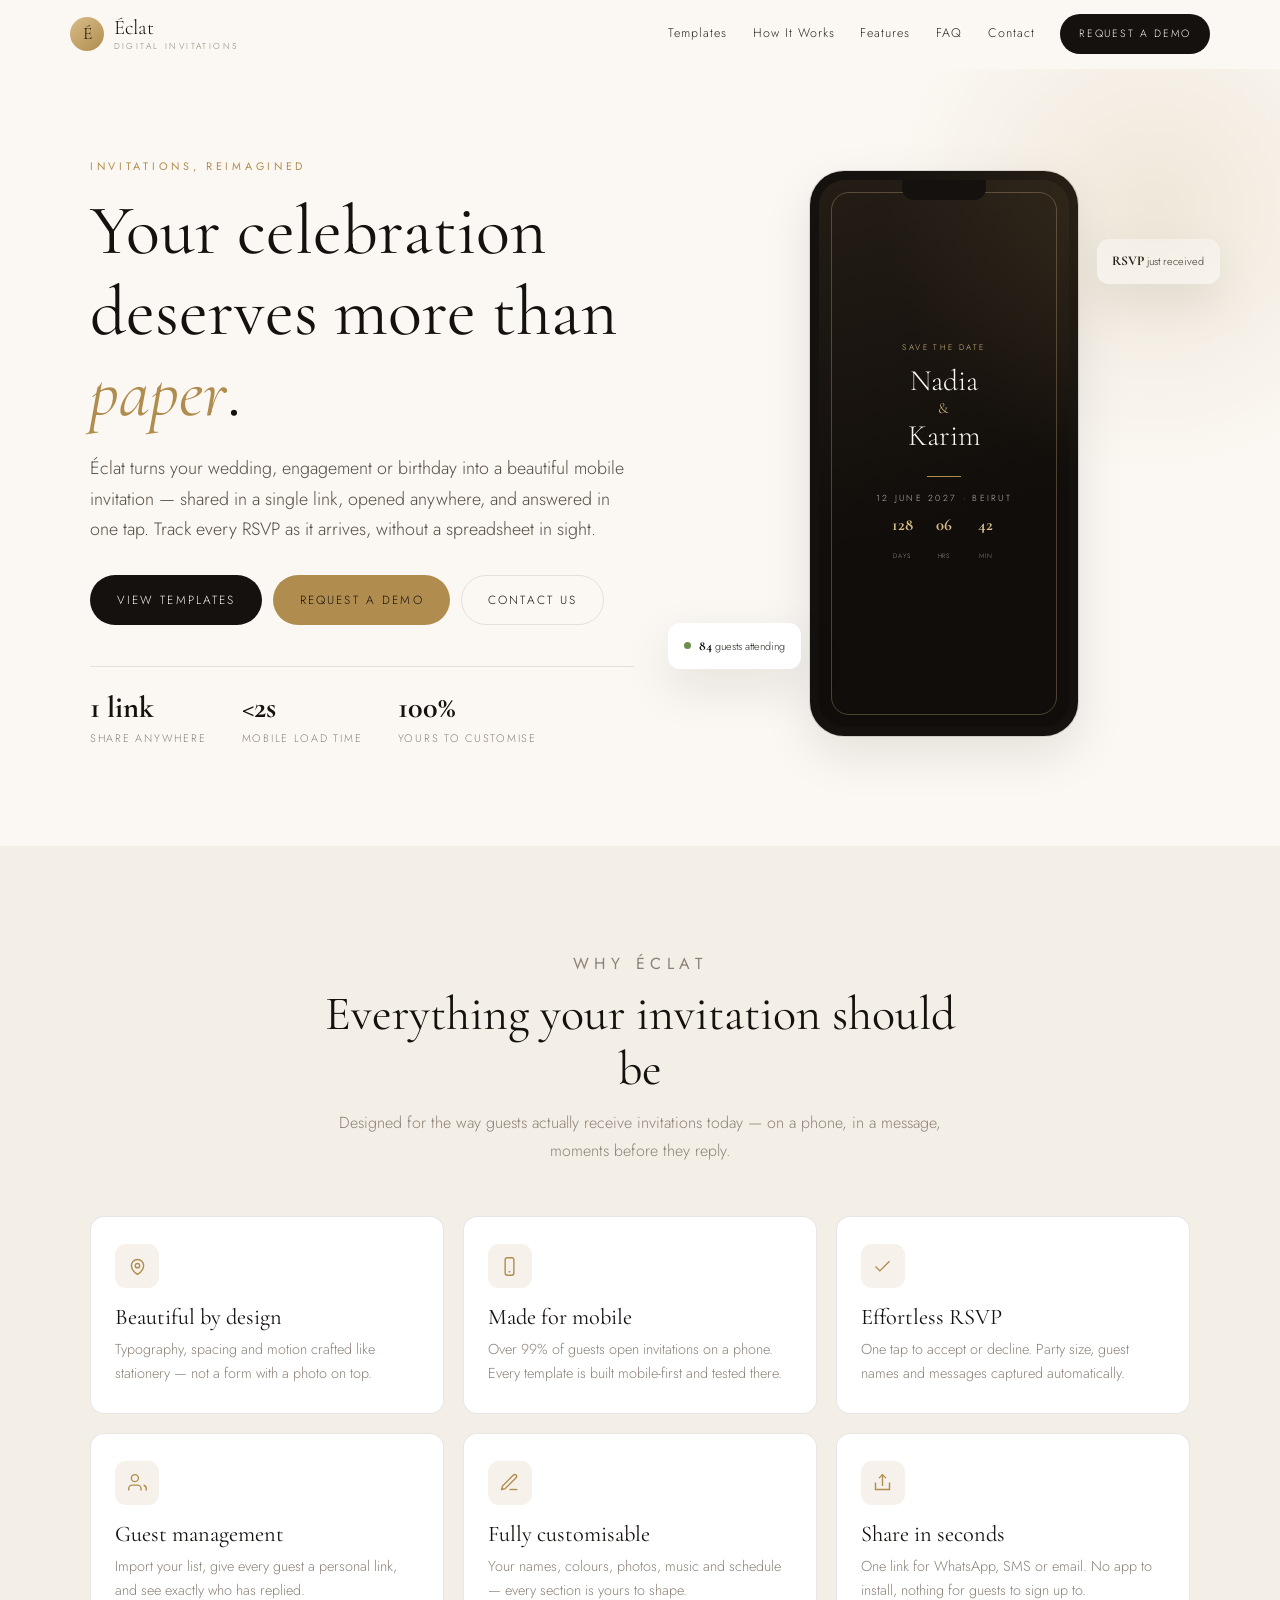
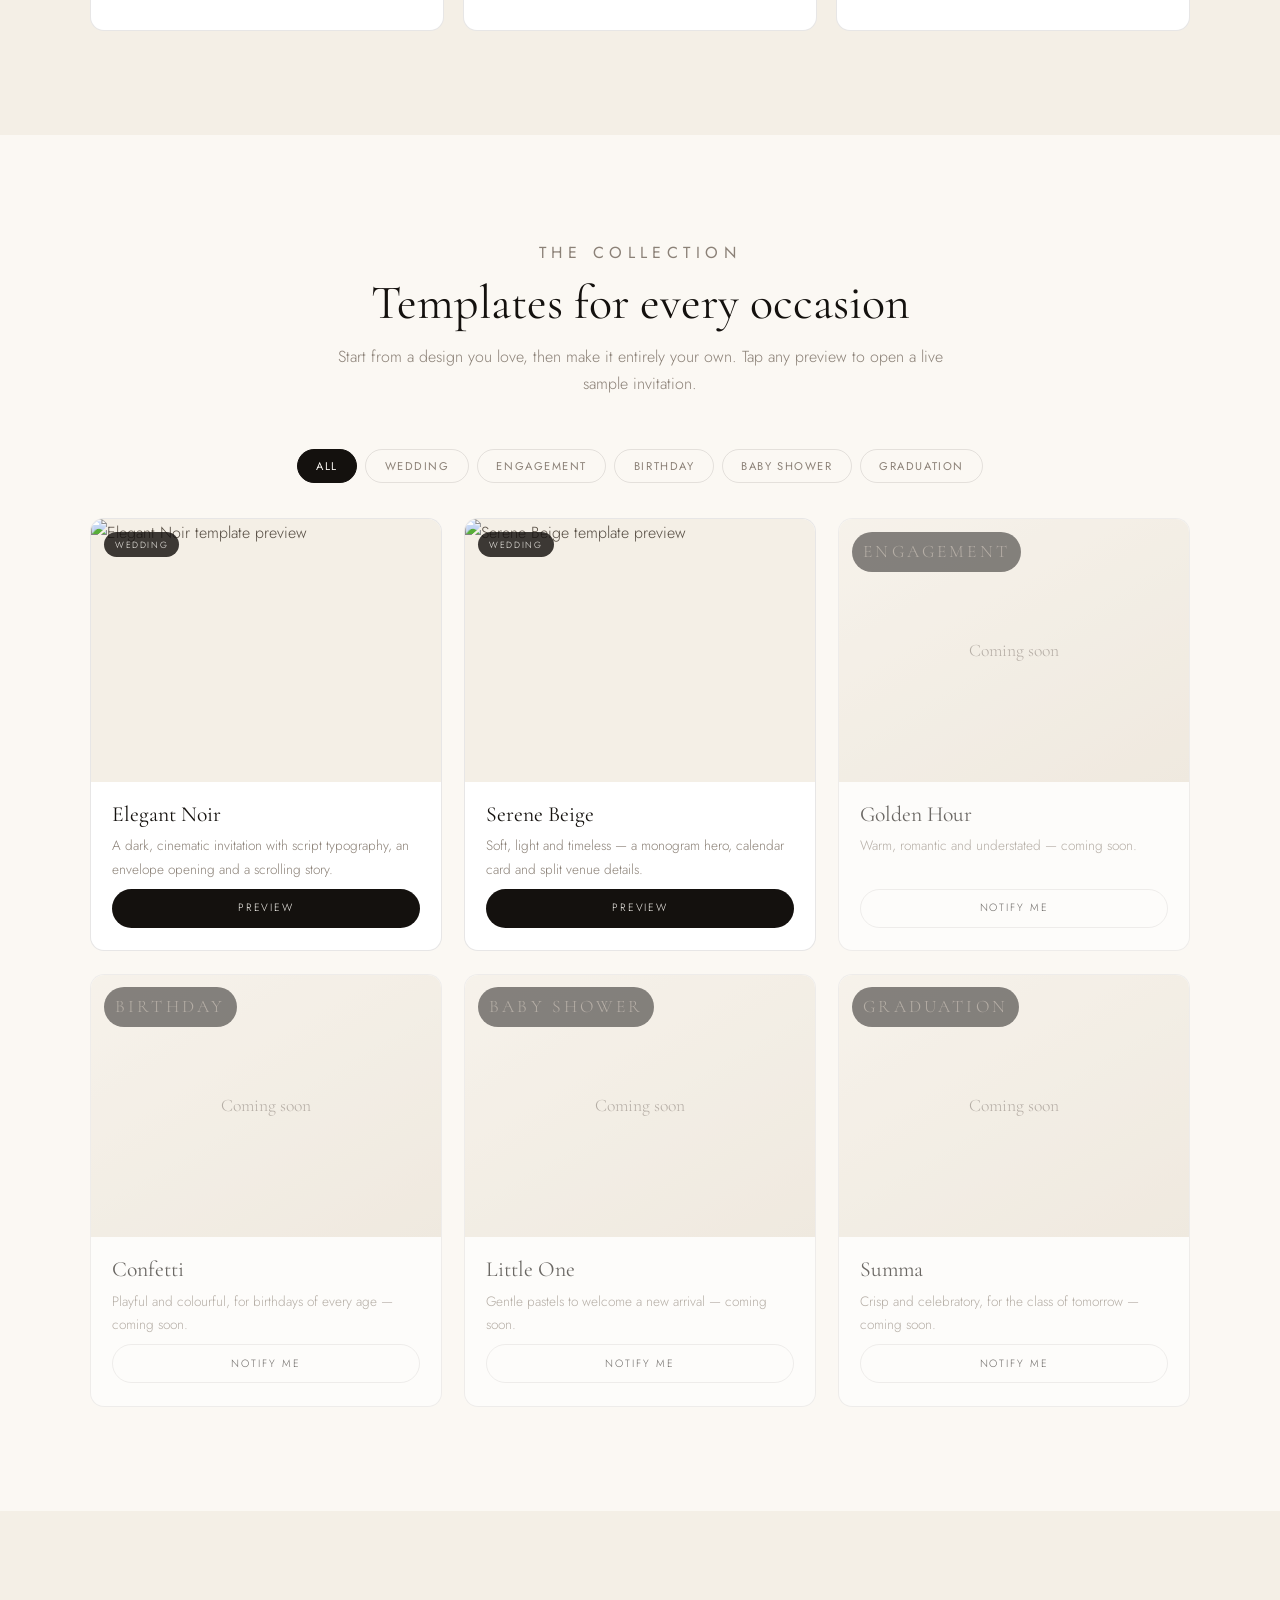
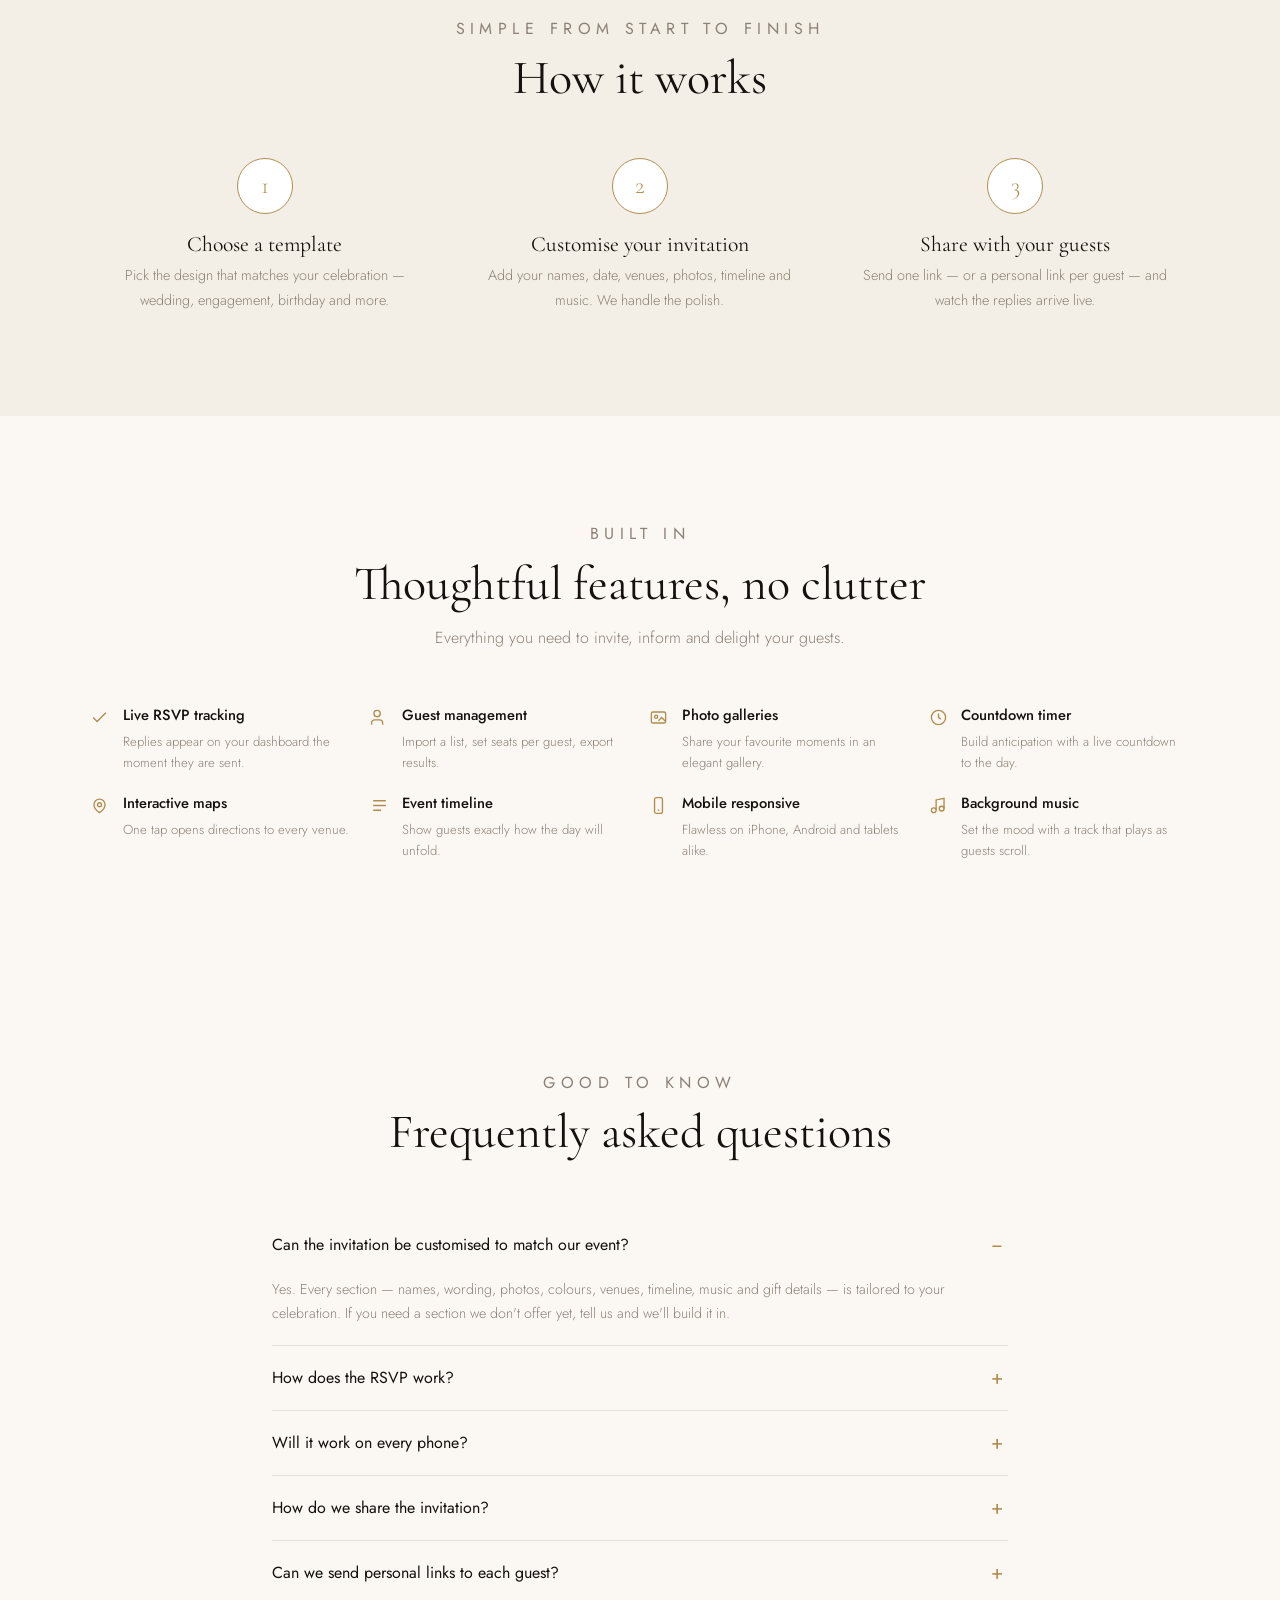
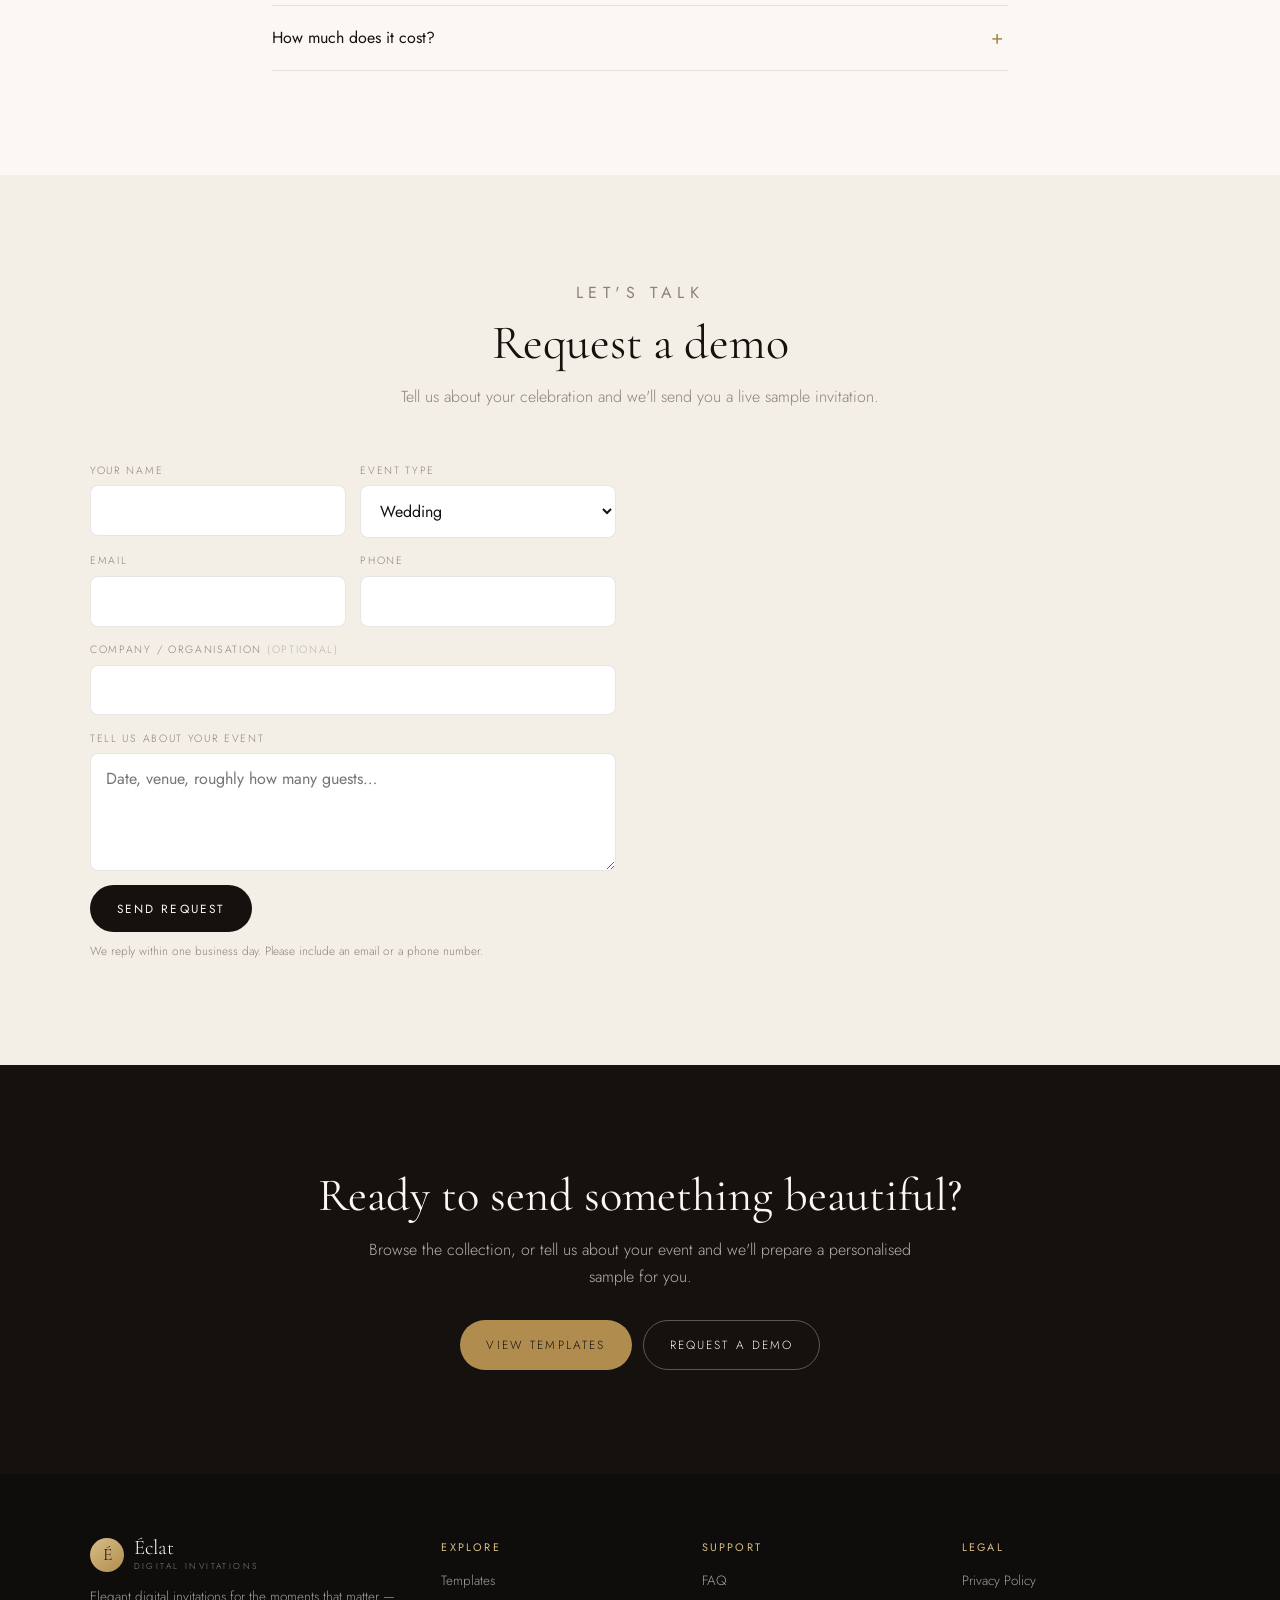
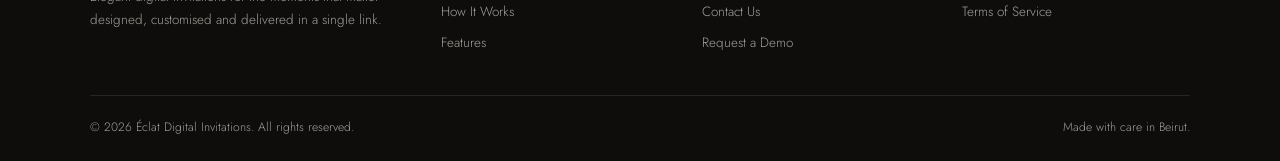
==== commit ca19ae28: "Add demo-request notifications with SMTP email support Adds a "Request a Demo" landing-page enquiry " ====
--- a/frontend/index.html
+++ b/frontend/index.html
@@ -302,10 +302,14 @@
             </div>
           </div>
           <div class="field">
+            <label for="cf-company">Company / Organisation <span style="opacity:.55">(optional)</span></label>
+            <input type="text" id="cf-company" name="company" autocomplete="organization">
+          </div>
+          <div class="field">
             <label for="cf-msg">Tell us about your event</label>
             <textarea id="cf-msg" name="message" placeholder="Date, venue, roughly how many guests…"></textarea>
           </div>
-          <button class="btn btn-primary" type="submit">Send Enquiry</button>
+          <button class="btn btn-primary" type="submit" id="cfSubmit">Send Request</button>
           <p class="form-note" id="cfNote">We reply within one business day. Please include an email or a phone number.</p>
         </form>
 
@@ -531,25 +535,44 @@
 })();
 
 // ── Contact form ─────────────────────────────────────────────────────────────
-// No backend endpoint exists for enquiries yet, so the form validates and then hands off
-// to the mail client. Swap this for a POST once a contact endpoint is added.
-document.getElementById('contactForm').addEventListener('submit', e => {
+// Posts the enquiry to our own API, which stores it and emails the address configured in
+// Admin → Landing Page Contact Details. No mail client is ever opened.
+document.getElementById('contactForm').addEventListener('submit', async e => {
   e.preventDefault();
   const f = e.target;
   const note = document.getElementById('cfNote');
+  const btn = document.getElementById('cfSubmit');
   const name = f.name.value.trim(), email = f.email.value.trim(), phone = f.phone.value.trim();
+
+  // Client-side checks are a courtesy; the API validates independently.
   if (!name)            { note.textContent = 'Please tell us your name.'; return; }
   if (!email && !phone) { note.textContent = 'Please leave an email address or a phone number so we can reply.'; return; }
 
-  const body = encodeURIComponent(
-    `Name: ${name}\nEvent: ${f.eventType.value}\nEmail: ${email}\nPhone: ${phone}\n\n${f.message.value.trim()}`
-  );
-  if (!CONTACT.companyEmail) {
-    note.textContent = 'Our contact email is not published yet — please try again shortly.';
-    return;
+  const original = btn.textContent;
+  btn.disabled = true; btn.textContent = 'Sending…';
+  note.textContent = 'Sending your request…';
+  try {
+    const base = (window.API_BASE || '').replace(/\/$/, '');
+    const res = await fetch(`${base}/api/public/demo-request`, {
+      method: 'POST',
+      headers: { 'Content-Type': 'application/json', Accept: 'application/json' },
+      body: JSON.stringify({
+        name, eventType: f.eventType.value, email, phone,
+        company: f.company.value.trim(), message: f.message.value.trim()
+      })
+    });
+    const data = await res.json().catch(() => ({}));
+    if (!res.ok) {
+      note.textContent = data.error || 'Something went wrong. Please try again.';
+      return;
+    }
+    f.reset();
+    note.textContent = 'Thank you — your request has been sent. We reply within one business day.';
+  } catch {
+    note.textContent = 'Network error. Please check your connection and try again.';
+  } finally {
+    btn.disabled = false; btn.textContent = original;
   }
-  note.textContent = 'Opening your email app…';
-  window.location.href = `mailto:${CONTACT.companyEmail}?subject=${encodeURIComponent('Demo request — ' + f.eventType.value)}&body=${body}`;
 });
 
 function legalNote(e) {
--- a/frontend/css/landing.css
+++ b/frontend/css/landing.css
@@ -82,8 +82,11 @@
 .brand-name { font-family: 'Cormorant Garamond', serif; font-size: 1.3rem; color: var(--ink); line-height: 1; }
 .brand-name small { display: block; font-family: 'Jost', sans-serif; font-size: .54rem; letter-spacing: .28em; text-transform: uppercase; color: var(--muted); margin-top: 3px; }
 .nav-links { display: flex; align-items: center; gap: 1.6rem; }
-.nav-links a { text-decoration: none; font-size: .78rem; letter-spacing: .08em; color: var(--ink-soft); transition: color .2s; }
-.nav-links a:hover { color: var(--gold); }
+/* Exclude buttons: `.nav-links a` is more specific than `.btn-primary`, so without :not(.btn)
+   it repainted the dark "Request a Demo" button with dark text, making it unreadable. */
+.nav-links a:not(.btn) { text-decoration: none; font-size: .78rem; letter-spacing: .08em; color: var(--ink-soft); transition: color .2s; }
+.nav-links a:not(.btn):hover { color: var(--gold); }
+.nav-links a.btn { text-decoration: none; }
 .nav-toggle { display: none; background: none; border: 0; cursor: pointer; padding: .4rem; color: var(--ink); }
 
 /* ── Hero ── */
